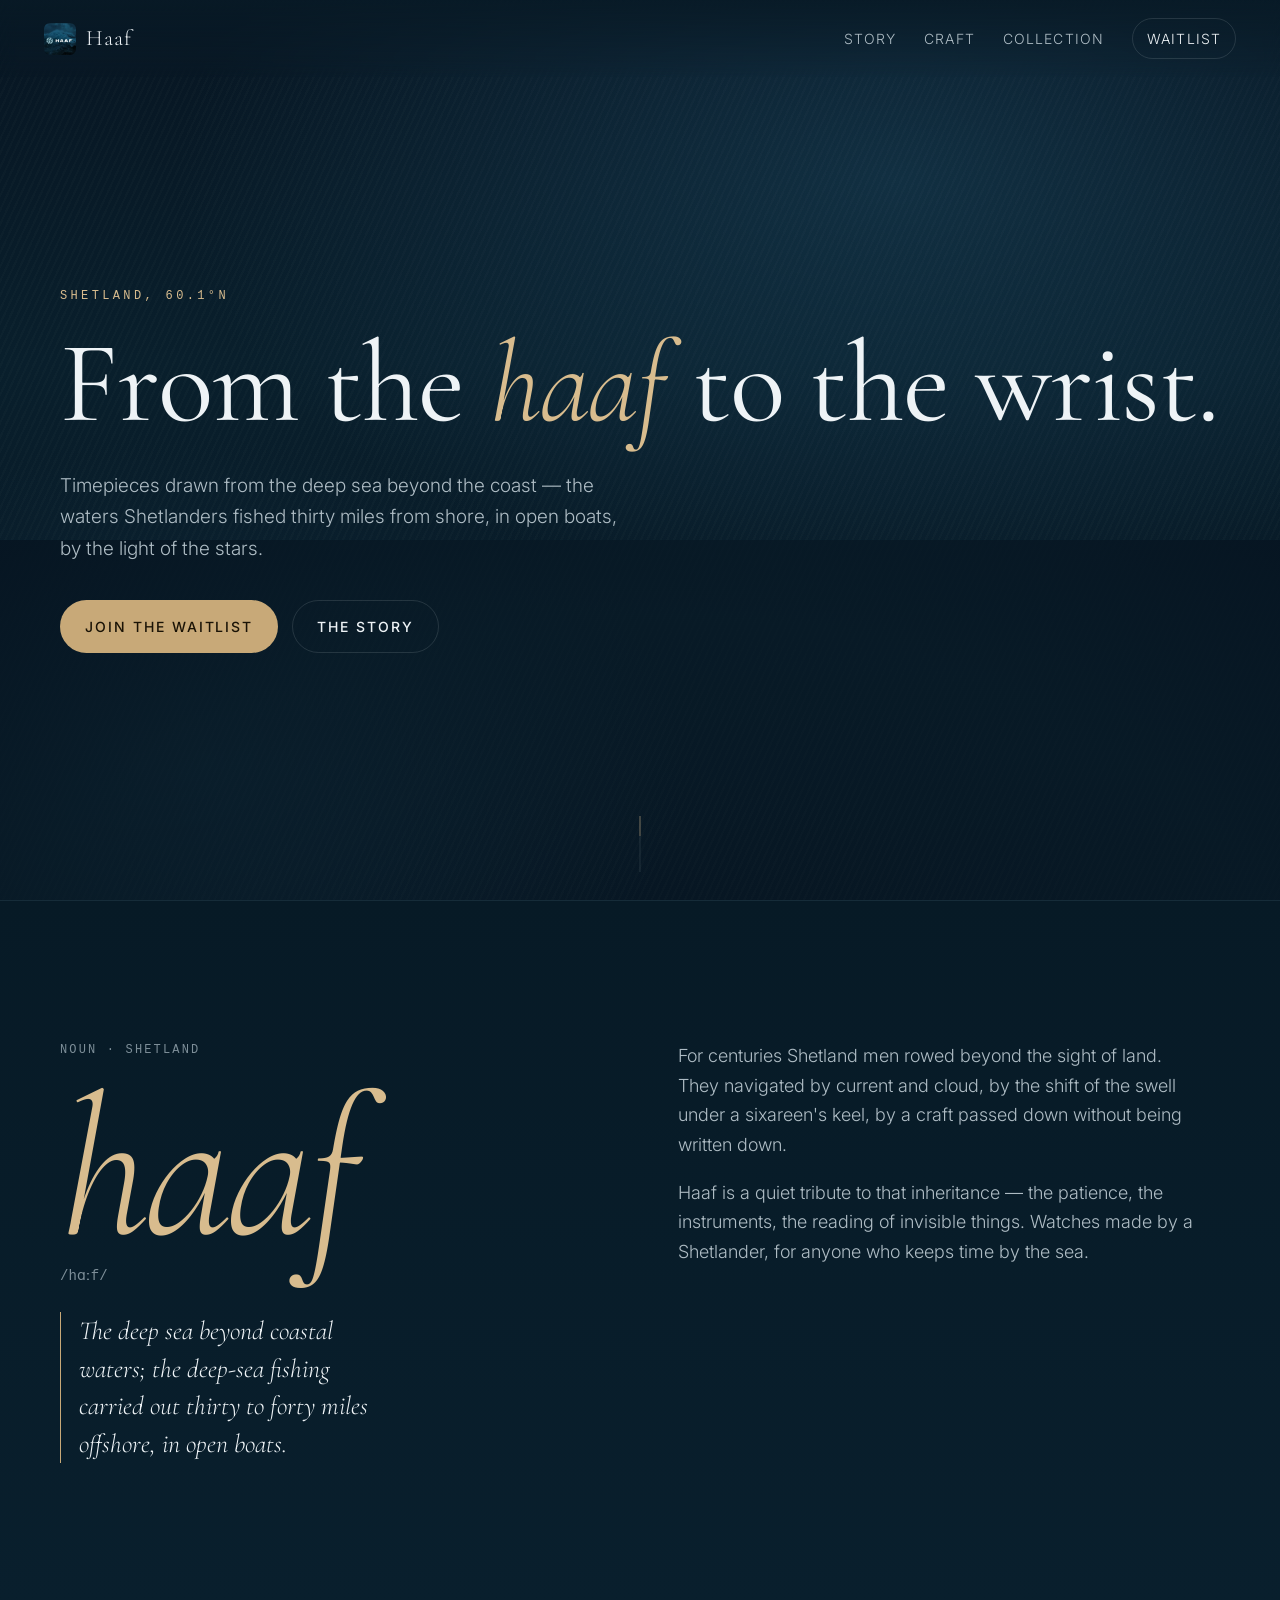
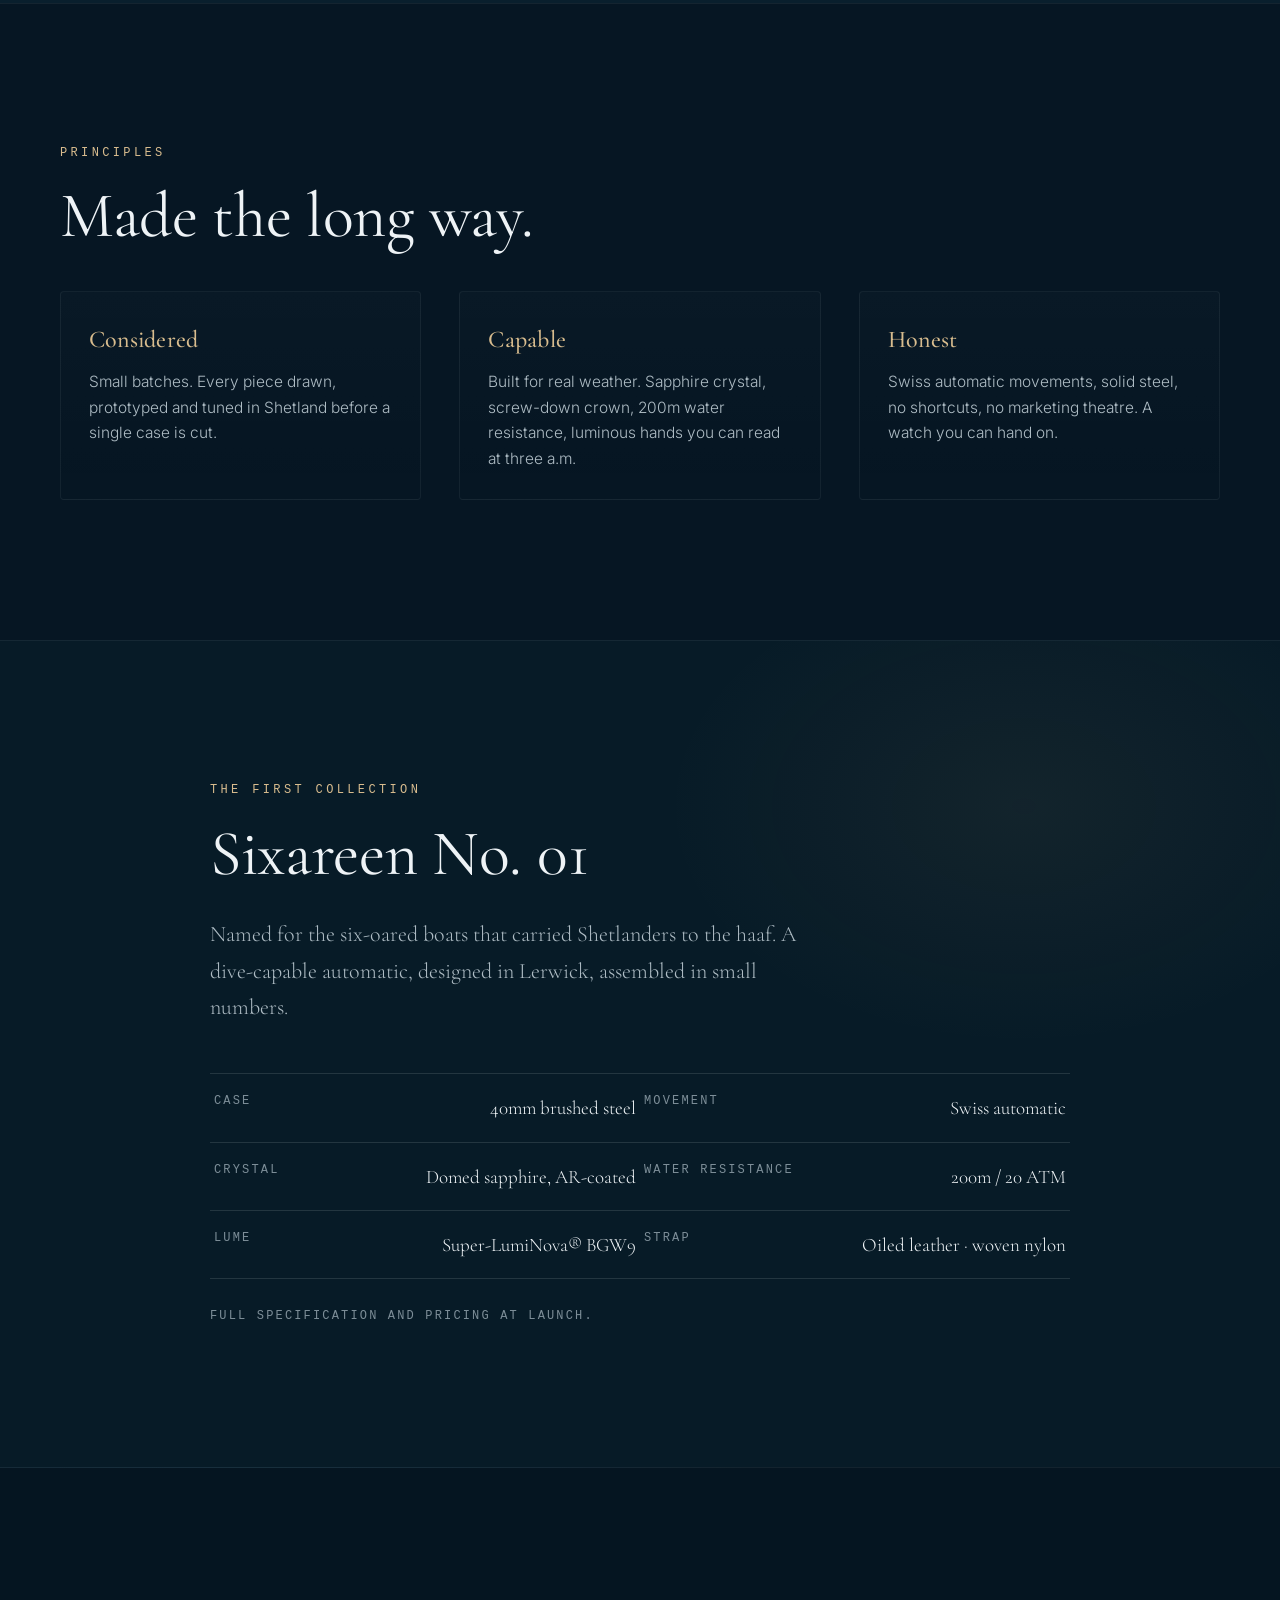
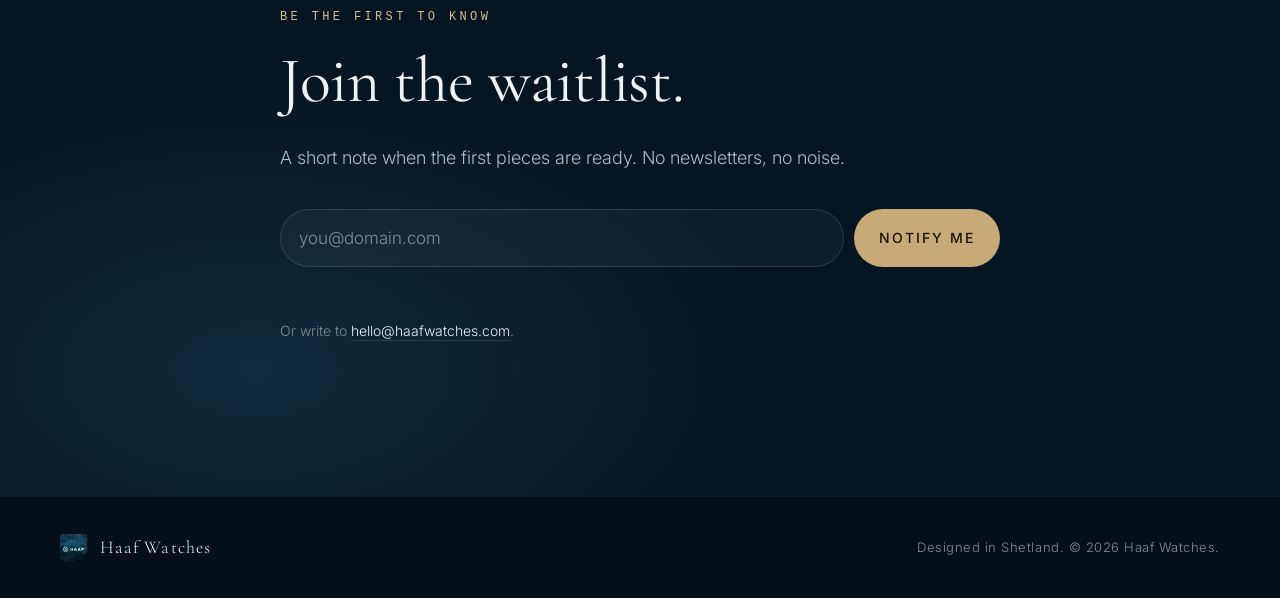
==== index.html @ d23234ca "Initial landing page for Haaf Watches" ====
<!doctype html>
<html lang="en">
<head>
  <meta charset="utf-8" />
  <meta name="viewport" content="width=device-width, initial-scale=1, viewport-fit=cover" />
  <meta name="theme-color" content="#0a1f2d" />
  <title>Haaf Watches — From the deep sea, Shetland</title>
  <meta name="description" content="Haaf Watches. Shetland-born timepieces, drawn from the haaf — the deep sea beyond the coast." />

  <meta property="og:title" content="Haaf Watches" />
  <meta property="og:description" content="Shetland-born timepieces, drawn from the haaf — the deep sea beyond the coast." />
  <meta property="og:type" content="website" />
  <meta property="og:image" content="assets/logo.png" />
  <meta name="twitter:card" content="summary_large_image" />

  <link rel="icon" type="image/png" href="assets/logo.png" />
  <link rel="apple-touch-icon" href="assets/logo.png" />

  <link rel="preconnect" href="https://fonts.googleapis.com" />
  <link rel="preconnect" href="https://fonts.gstatic.com" crossorigin />
  <link href="https://fonts.googleapis.com/css2?family=Cormorant+Garamond:wght@300;400;500;600&family=Inter:wght@300;400;500;600&display=swap" rel="stylesheet" />

  <link rel="stylesheet" href="styles.css" />
</head>
<body>
  <a class="skip" href="#main">Skip to content</a>

  <header class="nav" role="banner">
    <a class="nav__brand" href="#top" aria-label="Haaf Watches — home">
      <img src="assets/logo.png" alt="" width="36" height="36" />
      <span>Haaf</span>
    </a>
    <nav class="nav__links" aria-label="Primary">
      <a href="#story">Story</a>
      <a href="#craft">Craft</a>
      <a href="#collection">Collection</a>
      <a href="#waitlist" class="nav__cta">Waitlist</a>
    </nav>
  </header>

  <main id="main">
    <section id="top" class="hero" aria-labelledby="hero-title">
      <div class="hero__bg" aria-hidden="true">
        <div class="hero__grain"></div>
      </div>
      <div class="hero__inner">
        <p class="eyebrow">Shetland, 60.1°N</p>
        <h1 id="hero-title" class="hero__title">
          <span>From the</span>
          <em>haaf</em>
          <span>to the wrist.</span>
        </h1>
        <p class="hero__sub">
          Timepieces drawn from the deep sea beyond the coast — the waters Shetlanders fished thirty miles from shore, in open boats, by the light of the stars.
        </p>
        <div class="hero__cta">
          <a class="btn btn--primary" href="#waitlist">Join the waitlist</a>
          <a class="btn btn--ghost" href="#story">The story</a>
        </div>
      </div>
      <div class="hero__scroll" aria-hidden="true">
        <span></span>
      </div>
    </section>

    <section id="story" class="section story" aria-labelledby="story-title">
      <div class="section__inner story__grid">
        <div class="story__word">
          <p class="mono">noun · Shetland</p>
          <h2 id="story-title" class="story__title">haaf</h2>
          <p class="story__pron">/hɑːf/</p>
          <p class="story__def">
            The deep sea beyond coastal waters; the deep-sea fishing carried out thirty to forty miles offshore, in open boats.
          </p>
        </div>
        <div class="story__copy">
          <p>
            For centuries Shetland men rowed beyond the sight of land. They navigated by current and cloud, by the shift of the swell under a sixareen's keel, by a craft passed down without being written down.
          </p>
          <p>
            Haaf is a quiet tribute to that inheritance — the patience, the instruments, the reading of invisible things. Watches made by a Shetlander, for anyone who keeps time by the sea.
          </p>
        </div>
      </div>
    </section>

    <section id="craft" class="section craft" aria-labelledby="craft-title">
      <div class="section__inner">
        <p class="eyebrow">Principles</p>
        <h2 id="craft-title" class="section__title">Made the long way.</h2>
        <ul class="pillars">
          <li>
            <h3>Considered</h3>
            <p>Small batches. Every piece drawn, prototyped and tuned in Shetland before a single case is cut.</p>
          </li>
          <li>
            <h3>Capable</h3>
            <p>Built for real weather. Sapphire crystal, screw-down crown, 200m water resistance, luminous hands you can read at three a.m.</p>
          </li>
          <li>
            <h3>Honest</h3>
            <p>Swiss automatic movements, solid steel, no shortcuts, no marketing theatre. A watch you can hand on.</p>
          </li>
        </ul>
      </div>
    </section>

    <section id="collection" class="section collection" aria-labelledby="collection-title">
      <div class="section__inner collection__inner">
        <p class="eyebrow">The first collection</p>
        <h2 id="collection-title" class="section__title">Sixareen No. 01</h2>
        <p class="collection__lede">
          Named for the six-oared boats that carried Shetlanders to the haaf. A dive-capable automatic, designed in Lerwick, assembled in small numbers.
        </p>
        <dl class="specs">
          <div><dt>Case</dt><dd>40mm brushed steel</dd></div>
          <div><dt>Movement</dt><dd>Swiss automatic</dd></div>
          <div><dt>Crystal</dt><dd>Domed sapphire, AR-coated</dd></div>
          <div><dt>Water resistance</dt><dd>200m / 20 ATM</dd></div>
          <div><dt>Lume</dt><dd>Super-LumiNova® BGW9</dd></div>
          <div><dt>Strap</dt><dd>Oiled leather · woven nylon</dd></div>
        </dl>
        <p class="collection__note">Full specification and pricing at launch.</p>
      </div>
    </section>

    <section id="waitlist" class="section waitlist" aria-labelledby="waitlist-title">
      <div class="section__inner waitlist__inner">
        <p class="eyebrow">Be the first to know</p>
        <h2 id="waitlist-title" class="section__title">Join the waitlist.</h2>
        <p class="waitlist__lede">
          A short note when the first pieces are ready. No newsletters, no noise.
        </p>
        <form class="waitlist__form" action="https://formspree.io/f/your-form-id" method="POST" novalidate>
          <label class="sr-only" for="email">Email address</label>
          <input id="email" name="email" type="email" autocomplete="email" required placeholder="you@domain.com" />
          <button type="submit" class="btn btn--primary">Notify me</button>
          <p class="waitlist__msg" role="status" aria-live="polite"></p>
        </form>
        <p class="waitlist__fallback">
          Or write to <a href="mailto:hello@haafwatches.com">hello@haafwatches.com</a>.
        </p>
      </div>
    </section>
  </main>

  <footer class="footer">
    <div class="section__inner footer__inner">
      <div class="footer__brand">
        <img src="assets/logo.png" alt="Haaf" width="32" height="32" />
        <span>Haaf Watches</span>
      </div>
      <p class="footer__meta">Designed in Shetland. © <span id="year"></span> Haaf Watches.</p>
    </div>
  </footer>

  <script>
    document.getElementById('year').textContent = new Date().getFullYear();

    // Progressive enhancement for the waitlist form: only hijack if Formspree URL is set.
    const form = document.querySelector('.waitlist__form');
    const msg = form?.querySelector('.waitlist__msg');
    if (form && !form.action.includes('your-form-id')) {
      form.addEventListener('submit', async (e) => {
        e.preventDefault();
        const data = new FormData(form);
        msg.textContent = 'Sending…';
        try {
          const res = await fetch(form.action, {
            method: 'POST',
            body: data,
            headers: { Accept: 'application/json' },
          });
          if (res.ok) {
            form.reset();
            msg.textContent = 'Thank you — you are on the list.';
          } else {
            msg.textContent = 'Something went wrong. Please email us instead.';
          }
        } catch {
          msg.textContent = 'Network error. Please email us instead.';
        }
      });
    } else if (form) {
      // No backend yet — fall back to mailto so the CTA still works.
      form.addEventListener('submit', (e) => {
        e.preventDefault();
        const email = form.email.value.trim();
        if (!email) return;
        window.location.href =
          'mailto:hello@haafwatches.com?subject=Waitlist&body=' +
          encodeURIComponent('Please add ' + email + ' to the Haaf waitlist.');
      });
    }
  </script>
</body>
</html>
---- styles.css ----
:root {
  --ink: #eef3f6;
  --ink-dim: #aebcc4;
  --ink-mute: #7d8e98;
  --deep: #081a26;
  --deep-2: #0a2332;
  --deep-3: #102c3d;
  --line: rgba(238, 243, 246, 0.12);
  --line-soft: rgba(238, 243, 246, 0.06);
  --brass: #c8a978;
  --brass-soft: #d8bc8e;
  --serif: "Cormorant Garamond", "Iowan Old Style", Georgia, serif;
  --sans: "Inter", ui-sans-serif, system-ui, -apple-system, "Segoe UI", sans-serif;
  --mono: ui-monospace, "SF Mono", Menlo, monospace;
  --maxw: 1160px;
  --pad: clamp(20px, 4vw, 44px);
}

* { box-sizing: border-box; }

html { -webkit-text-size-adjust: 100%; }

body {
  margin: 0;
  background: var(--deep);
  color: var(--ink);
  font-family: var(--sans);
  font-weight: 300;
  font-size: 17px;
  line-height: 1.65;
  -webkit-font-smoothing: antialiased;
  text-rendering: optimizeLegibility;
  overflow-x: hidden;
}

img { max-width: 100%; display: block; }
a { color: inherit; text-decoration: none; }
a:focus-visible, button:focus-visible, input:focus-visible {
  outline: 2px solid var(--brass);
  outline-offset: 3px;
  border-radius: 2px;
}

.sr-only {
  position: absolute; width: 1px; height: 1px; padding: 0; margin: -1px;
  overflow: hidden; clip: rect(0,0,0,0); white-space: nowrap; border: 0;
}
.skip {
  position: absolute; left: -9999px; top: 0;
  background: var(--brass); color: var(--deep); padding: 10px 14px; z-index: 100;
}
.skip:focus { left: 12px; top: 12px; }

/* ---------- Nav ---------- */
.nav {
  position: fixed; top: 0; left: 0; right: 0; z-index: 20;
  display: flex; align-items: center; justify-content: space-between;
  padding: 18px var(--pad);
  background: linear-gradient(to bottom, rgba(8,26,38,0.85), rgba(8,26,38,0));
  backdrop-filter: blur(8px);
  -webkit-backdrop-filter: blur(8px);
}
.nav__brand {
  display: flex; align-items: center; gap: 10px;
  font-family: var(--serif); font-size: 22px; letter-spacing: 0.04em;
}
.nav__brand img { width: 32px; height: 32px; object-fit: cover; border-radius: 6px; }
.nav__links { display: flex; align-items: center; gap: clamp(14px, 3vw, 28px); font-size: 14px; letter-spacing: 0.08em; text-transform: uppercase; }
.nav__links a { color: var(--ink-dim); transition: color .2s ease; }
.nav__links a:hover { color: var(--ink); }
.nav__cta {
  color: var(--ink) !important;
  border: 1px solid var(--line);
  padding: 8px 14px; border-radius: 999px;
  transition: border-color .2s ease, background .2s ease;
}
.nav__cta:hover { border-color: var(--brass); background: rgba(200,169,120,0.08); }
@media (max-width: 640px) {
  .nav__links a:not(.nav__cta) { display: none; }
}

/* ---------- Hero ---------- */
.hero {
  position: relative;
  min-height: 100svh;
  display: flex; align-items: center;
  padding: 120px var(--pad) 80px;
  overflow: hidden;
}
.hero__bg {
  position: absolute; inset: 0;
  background:
    radial-gradient(1200px 700px at 70% 20%, rgba(24, 64, 86, 0.55), transparent 60%),
    radial-gradient(900px 600px at 15% 85%, rgba(13, 39, 55, 0.8), transparent 55%),
    linear-gradient(180deg, #061421 0%, #081e2b 40%, #061421 100%);
}
.hero__bg::before {
  content: "";
  position: absolute; inset: -20%;
  background:
    repeating-linear-gradient(
      115deg,
      rgba(255,255,255,0.015) 0 2px,
      transparent 2px 6px
    );
  mix-blend-mode: screen;
  animation: drift 40s linear infinite;
}
.hero__bg::after {
  content: "";
  position: absolute; left: -10%; right: -10%; bottom: -15%; height: 55%;
  background: radial-gradient(ellipse at 50% 100%, rgba(8,26,38,0.0) 0%, rgba(8,26,38,0.75) 60%, #061421 100%);
  pointer-events: none;
}
.hero__grain {
  position: absolute; inset: 0;
  background-image: url("data:image/svg+xml;utf8,<svg xmlns='http://www.w3.org/2000/svg' width='140' height='140'><filter id='n'><feTurbulence type='fractalNoise' baseFrequency='0.9' numOctaves='2' stitchTiles='stitch'/><feColorMatrix values='0 0 0 0 0.85  0 0 0 0 0.9  0 0 0 0 0.95  0 0 0 0.08 0'/></filter><rect width='100%' height='100%' filter='url(%23n)'/></svg>");
  opacity: 0.5;
  mix-blend-mode: overlay;
  pointer-events: none;
}
@keyframes drift {
  from { transform: translate3d(0,0,0); }
  to   { transform: translate3d(-120px,-60px,0); }
}
@media (prefers-reduced-motion: reduce) {
  .hero__bg::before { animation: none; }
}

.hero__inner {
  position: relative;
  max-width: var(--maxw); width: 100%;
  margin: 0 auto;
}
.eyebrow {
  font-family: var(--mono); font-size: 12px; letter-spacing: 0.28em;
  text-transform: uppercase; color: var(--brass-soft);
  margin: 0 0 18px;
}
.hero__title {
  font-family: var(--serif);
  font-weight: 400;
  font-size: clamp(44px, 9vw, 116px);
  line-height: 1.02;
  letter-spacing: -0.01em;
  margin: 0 0 28px;
  color: var(--ink);
}
.hero__title em {
  font-style: italic;
  color: var(--brass-soft);
  font-weight: 300;
  display: inline-block;
}
.hero__title span { display: inline-block; }
.hero__sub {
  max-width: 560px;
  font-size: clamp(16px, 2vw, 19px);
  color: var(--ink-dim);
  margin: 0 0 36px;
}
.hero__cta { display: flex; flex-wrap: wrap; gap: 14px; }
.hero__scroll {
  position: absolute; bottom: 28px; left: 50%; transform: translateX(-50%);
  width: 1px; height: 56px; background: var(--line);
  overflow: hidden;
}
.hero__scroll span {
  display: block; width: 100%; height: 20px;
  background: var(--brass);
  animation: scrollHint 2.4s ease-in-out infinite;
}
@keyframes scrollHint {
  0%   { transform: translateY(-120%); }
  100% { transform: translateY(420%); }
}
@media (prefers-reduced-motion: reduce) {
  .hero__scroll span { animation: none; }
}

/* ---------- Buttons ---------- */
.btn {
  display: inline-flex; align-items: center; justify-content: center;
  padding: 14px 24px;
  font-family: var(--sans); font-size: 14px; letter-spacing: 0.14em;
  text-transform: uppercase; font-weight: 500;
  border-radius: 999px;
  border: 1px solid transparent;
  cursor: pointer;
  transition: background .2s ease, color .2s ease, border-color .2s ease, transform .2s ease;
}
.btn--primary {
  background: var(--brass); color: #1a1306;
}
.btn--primary:hover { background: var(--brass-soft); transform: translateY(-1px); }
.btn--ghost {
  background: transparent; color: var(--ink); border-color: var(--line);
}
.btn--ghost:hover { border-color: var(--ink-dim); }

/* ---------- Sections ---------- */
.section {
  padding: clamp(72px, 12vw, 140px) var(--pad);
  position: relative;
  border-top: 1px solid var(--line-soft);
}
.section__inner { max-width: var(--maxw); margin: 0 auto; }
.section__title {
  font-family: var(--serif);
  font-weight: 400;
  font-size: clamp(34px, 5.6vw, 64px);
  line-height: 1.08;
  letter-spacing: -0.005em;
  margin: 0 0 28px;
}
.mono {
  font-family: var(--mono); font-size: 12px; letter-spacing: 0.18em;
  text-transform: uppercase; color: var(--ink-mute); margin: 0 0 18px;
}

/* ---------- Story ---------- */
.story { background: linear-gradient(180deg, #071a26, #091f2d); }
.story__grid {
  display: grid;
  grid-template-columns: 1fr 1fr;
  gap: clamp(32px, 6vw, 96px);
  align-items: start;
}
@media (max-width: 820px) {
  .story__grid { grid-template-columns: 1fr; }
}
.story__title {
  font-family: var(--serif);
  font-style: italic;
  font-weight: 300;
  font-size: clamp(88px, 18vw, 200px);
  line-height: 0.9;
  letter-spacing: -0.02em;
  margin: 0;
  color: var(--brass-soft);
}
.story__pron {
  font-family: var(--mono); font-size: 14px; color: var(--ink-mute);
  margin: 6px 0 24px;
}
.story__def {
  font-family: var(--serif);
  font-size: clamp(20px, 2.4vw, 26px);
  line-height: 1.45;
  color: var(--ink);
  font-style: italic;
  max-width: 28ch;
  border-left: 1px solid var(--brass);
  padding-left: 18px;
  margin: 0;
}
.story__copy p {
  color: var(--ink-dim);
  font-size: clamp(16px, 1.6vw, 18px);
  margin: 0 0 18px;
  max-width: 48ch;
}
.story__copy p:last-child { margin-bottom: 0; }

/* ---------- Craft / pillars ---------- */
.craft { background: #061623; }
.pillars {
  list-style: none; padding: 0; margin: 40px 0 0;
  display: grid; grid-template-columns: repeat(3, 1fr);
  gap: clamp(20px, 3vw, 40px);
}
.pillars li {
  padding: 28px;
  border: 1px solid var(--line-soft);
  background: linear-gradient(180deg, rgba(255,255,255,0.015), rgba(255,255,255,0));
  border-radius: 4px;
  transition: border-color .3s ease, transform .3s ease;
}
.pillars li:hover { border-color: var(--line); transform: translateY(-2px); }
.pillars h3 {
  font-family: var(--serif); font-weight: 500;
  font-size: 24px; letter-spacing: 0.01em;
  margin: 0 0 10px;
  color: var(--brass-soft);
}
.pillars p { color: var(--ink-dim); margin: 0; font-size: 15.5px; }
@media (max-width: 820px) {
  .pillars { grid-template-columns: 1fr; }
}

/* ---------- Collection ---------- */
.collection {
  background:
    radial-gradient(600px 400px at 80% 20%, rgba(200,169,120,0.06), transparent 60%),
    #071b27;
}
.collection__inner { max-width: 860px; }
.collection__lede {
  font-family: var(--serif); font-size: clamp(18px, 2.2vw, 22px);
  color: var(--ink-dim); margin: 0 0 48px; max-width: 56ch;
}
.specs {
  display: grid; grid-template-columns: 1fr 1fr;
  gap: 0;
  margin: 0 0 28px;
  border-top: 1px solid var(--line);
}
.specs > div {
  display: flex; justify-content: space-between; gap: 16px;
  padding: 18px 4px;
  border-bottom: 1px solid var(--line);
}
.specs dt {
  font-family: var(--mono); font-size: 12px; letter-spacing: 0.18em;
  text-transform: uppercase; color: var(--ink-mute);
}
.specs dd { margin: 0; font-family: var(--serif); font-size: 19px; color: var(--ink); }
@media (max-width: 640px) {
  .specs { grid-template-columns: 1fr; }
}
.collection__note { font-family: var(--mono); font-size: 12px; letter-spacing: 0.18em; color: var(--ink-mute); text-transform: uppercase; margin: 0; }

/* ---------- Waitlist ---------- */
.waitlist {
  background:
    radial-gradient(900px 500px at 20% 80%, rgba(24,64,86,0.5), transparent 60%),
    #051521;
}
.waitlist__inner { max-width: 720px; }
.waitlist__lede {
  color: var(--ink-dim); font-size: 18px; margin: 0 0 36px; max-width: 52ch;
}
.waitlist__form {
  display: flex; gap: 10px; flex-wrap: wrap;
  align-items: stretch;
}
.waitlist__form input {
  flex: 1 1 260px;
  background: rgba(255,255,255,0.04);
  border: 1px solid var(--line);
  color: var(--ink);
  font: inherit;
  padding: 14px 18px;
  border-radius: 999px;
  min-width: 0;
}
.waitlist__form input::placeholder { color: var(--ink-mute); }
.waitlist__form input:focus { border-color: var(--brass); background: rgba(255,255,255,0.06); }
.waitlist__form button { flex: 0 0 auto; }
.waitlist__msg {
  flex-basis: 100%;
  margin: 6px 4px 0;
  font-size: 14px; color: var(--brass-soft); min-height: 1em;
}
.waitlist__fallback { margin-top: 22px; color: var(--ink-mute); font-size: 14px; }
.waitlist__fallback a { color: var(--ink); border-bottom: 1px solid var(--line); padding-bottom: 1px; }
.waitlist__fallback a:hover { border-color: var(--brass); }

/* ---------- Footer ---------- */
.footer {
  padding: 36px var(--pad);
  border-top: 1px solid var(--line-soft);
  background: #040f19;
}
.footer__inner {
  display: flex; justify-content: space-between; align-items: center;
  flex-wrap: wrap; gap: 16px;
}
.footer__brand { display: flex; align-items: center; gap: 12px; font-family: var(--serif); font-size: 18px; letter-spacing: 0.06em; }
.footer__brand img { width: 28px; height: 28px; border-radius: 4px; }
.footer__meta { font-size: 13px; color: var(--ink-mute); margin: 0; letter-spacing: 0.04em; }
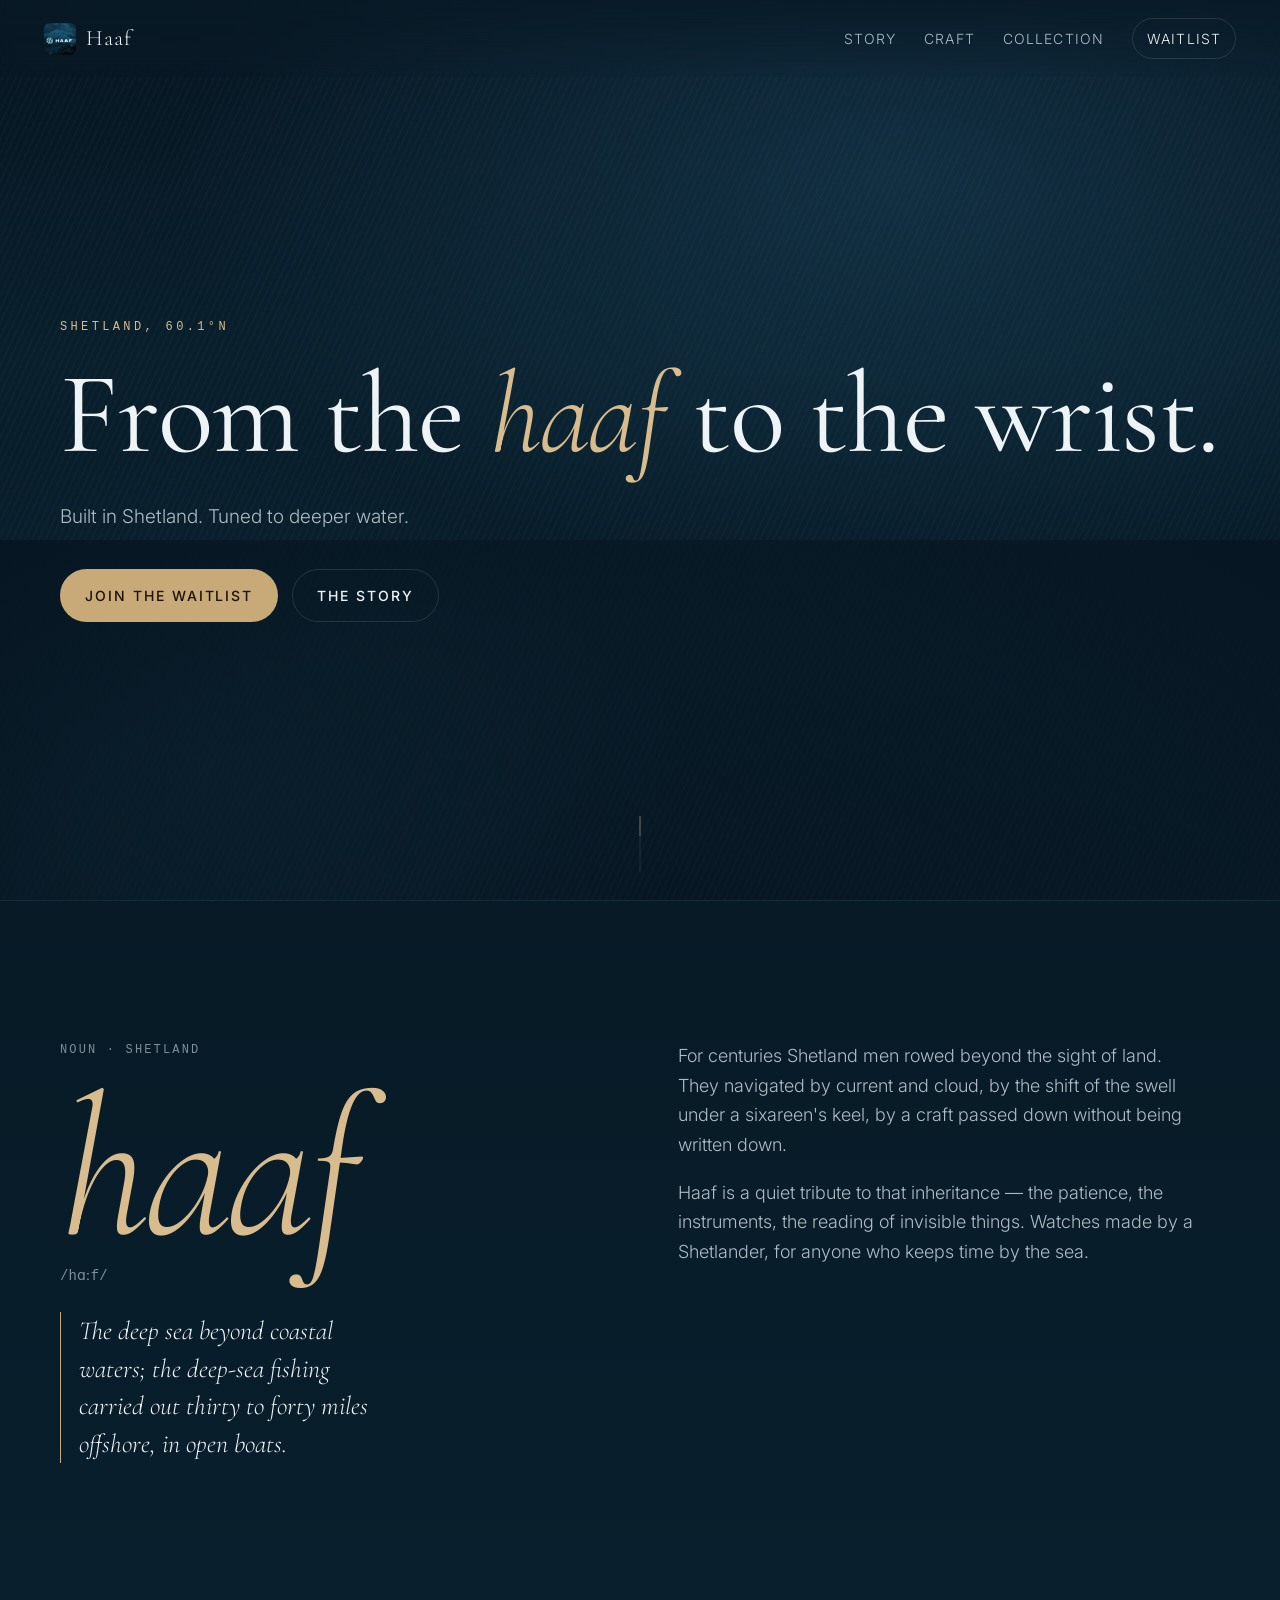
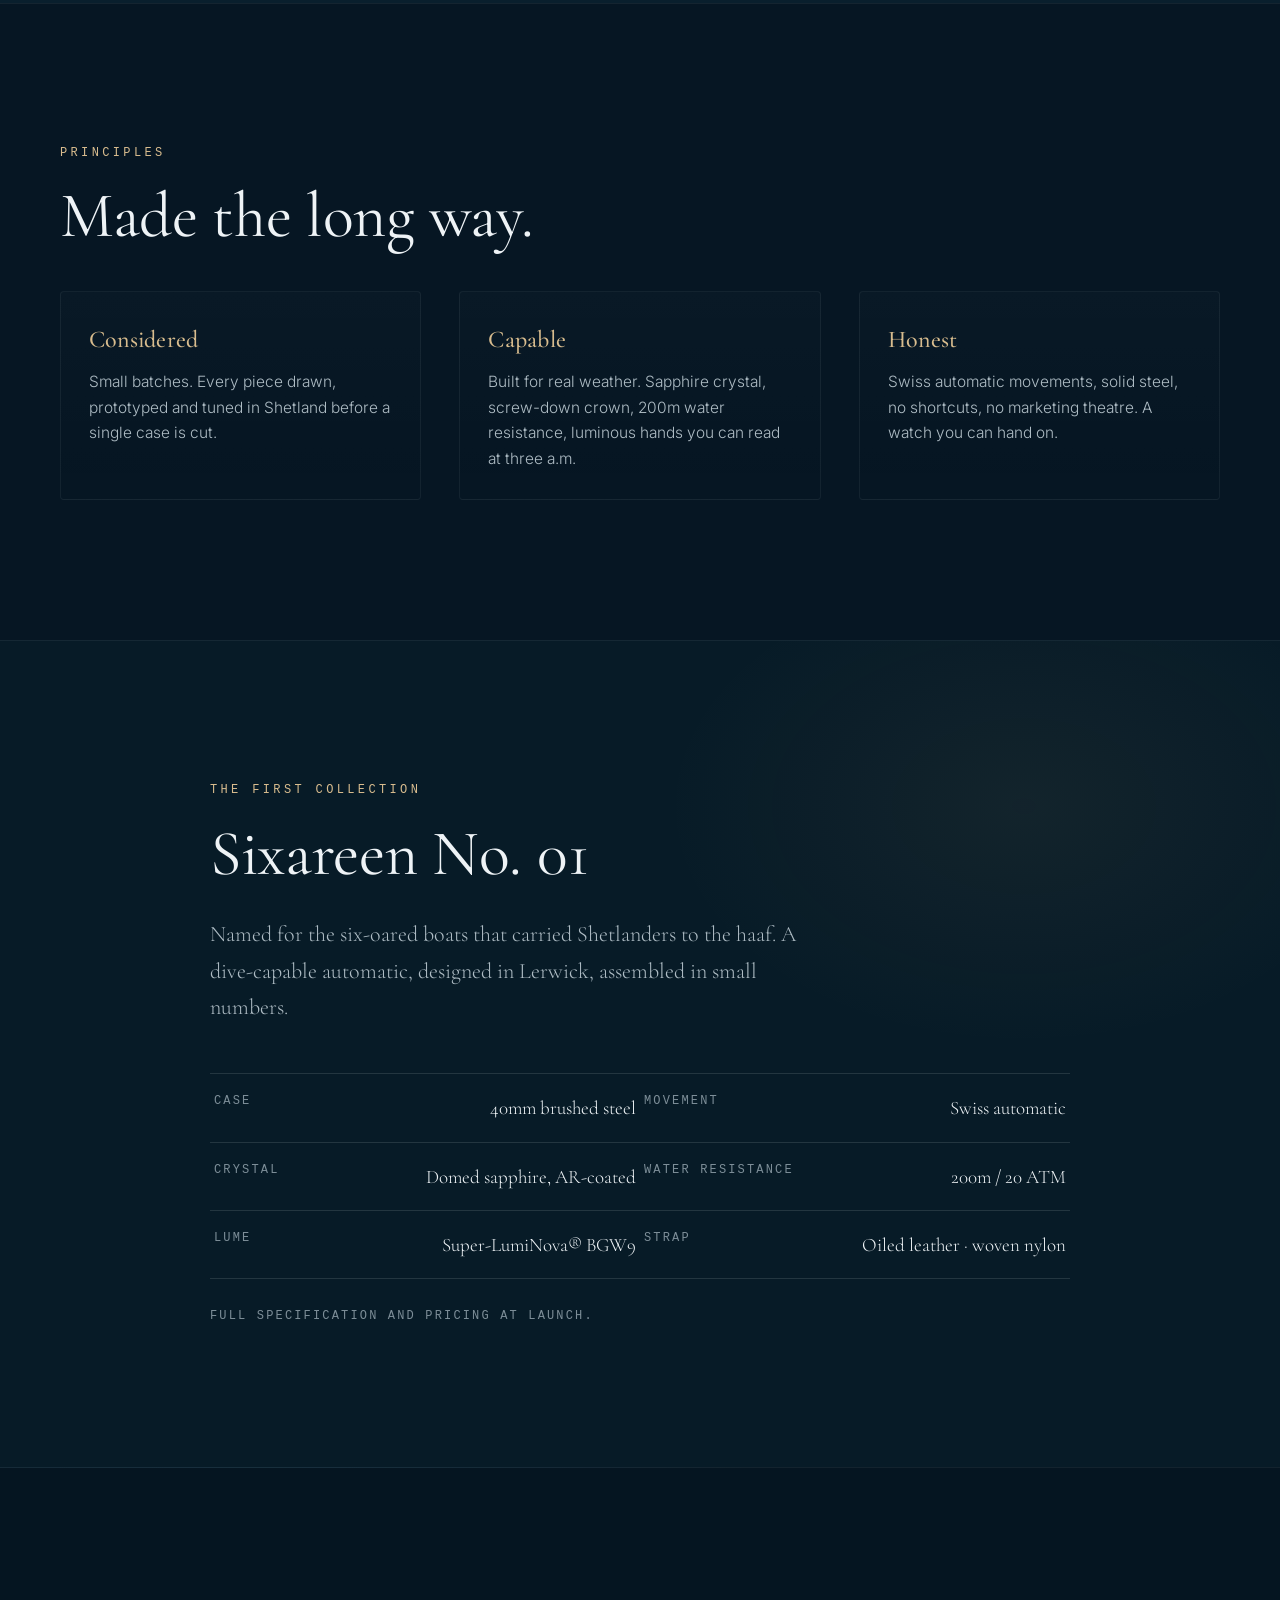
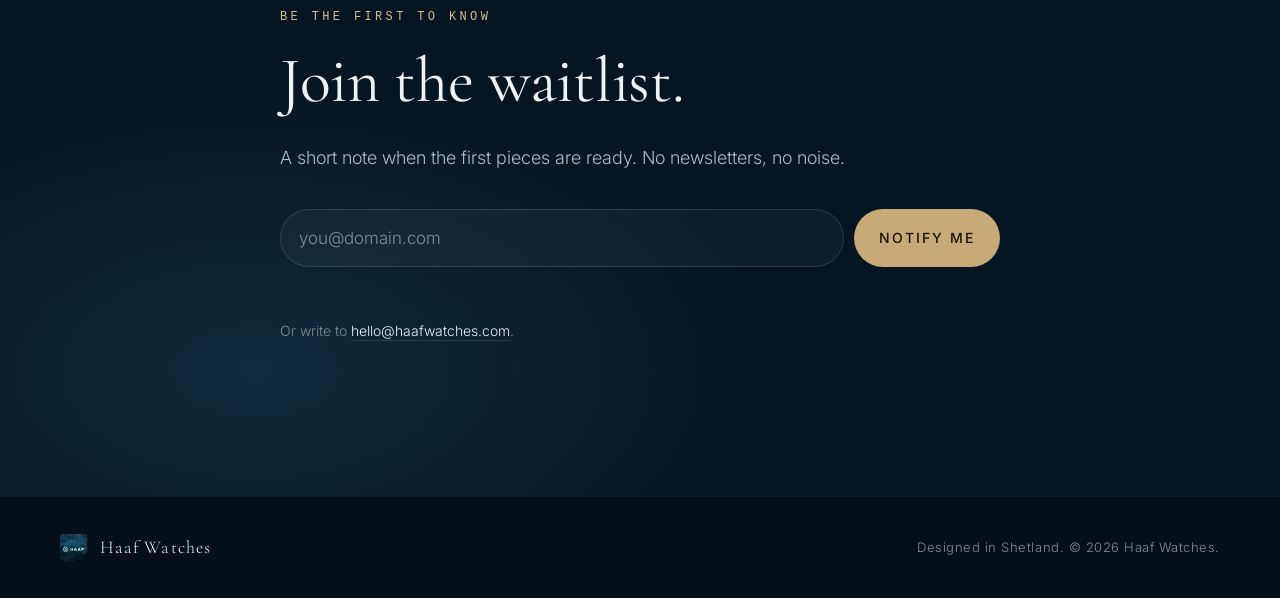
==== commit 1ca37877: "Tighten hero subtitle Replace the literal 'thirty miles from shore / light of the stars' line with a" ====
--- a/index.html
+++ b/index.html
@@ -51,7 +51,7 @@
           <span>to the wrist.</span>
         </h1>
         <p class="hero__sub">
-          Timepieces drawn from the deep sea beyond the coast — the waters Shetlanders fished thirty miles from shore, in open boats, by the light of the stars.
+          Built in Shetland. Tuned to deeper water.
         </p>
         <div class="hero__cta">
           <a class="btn btn--primary" href="#waitlist">Join the waitlist</a>
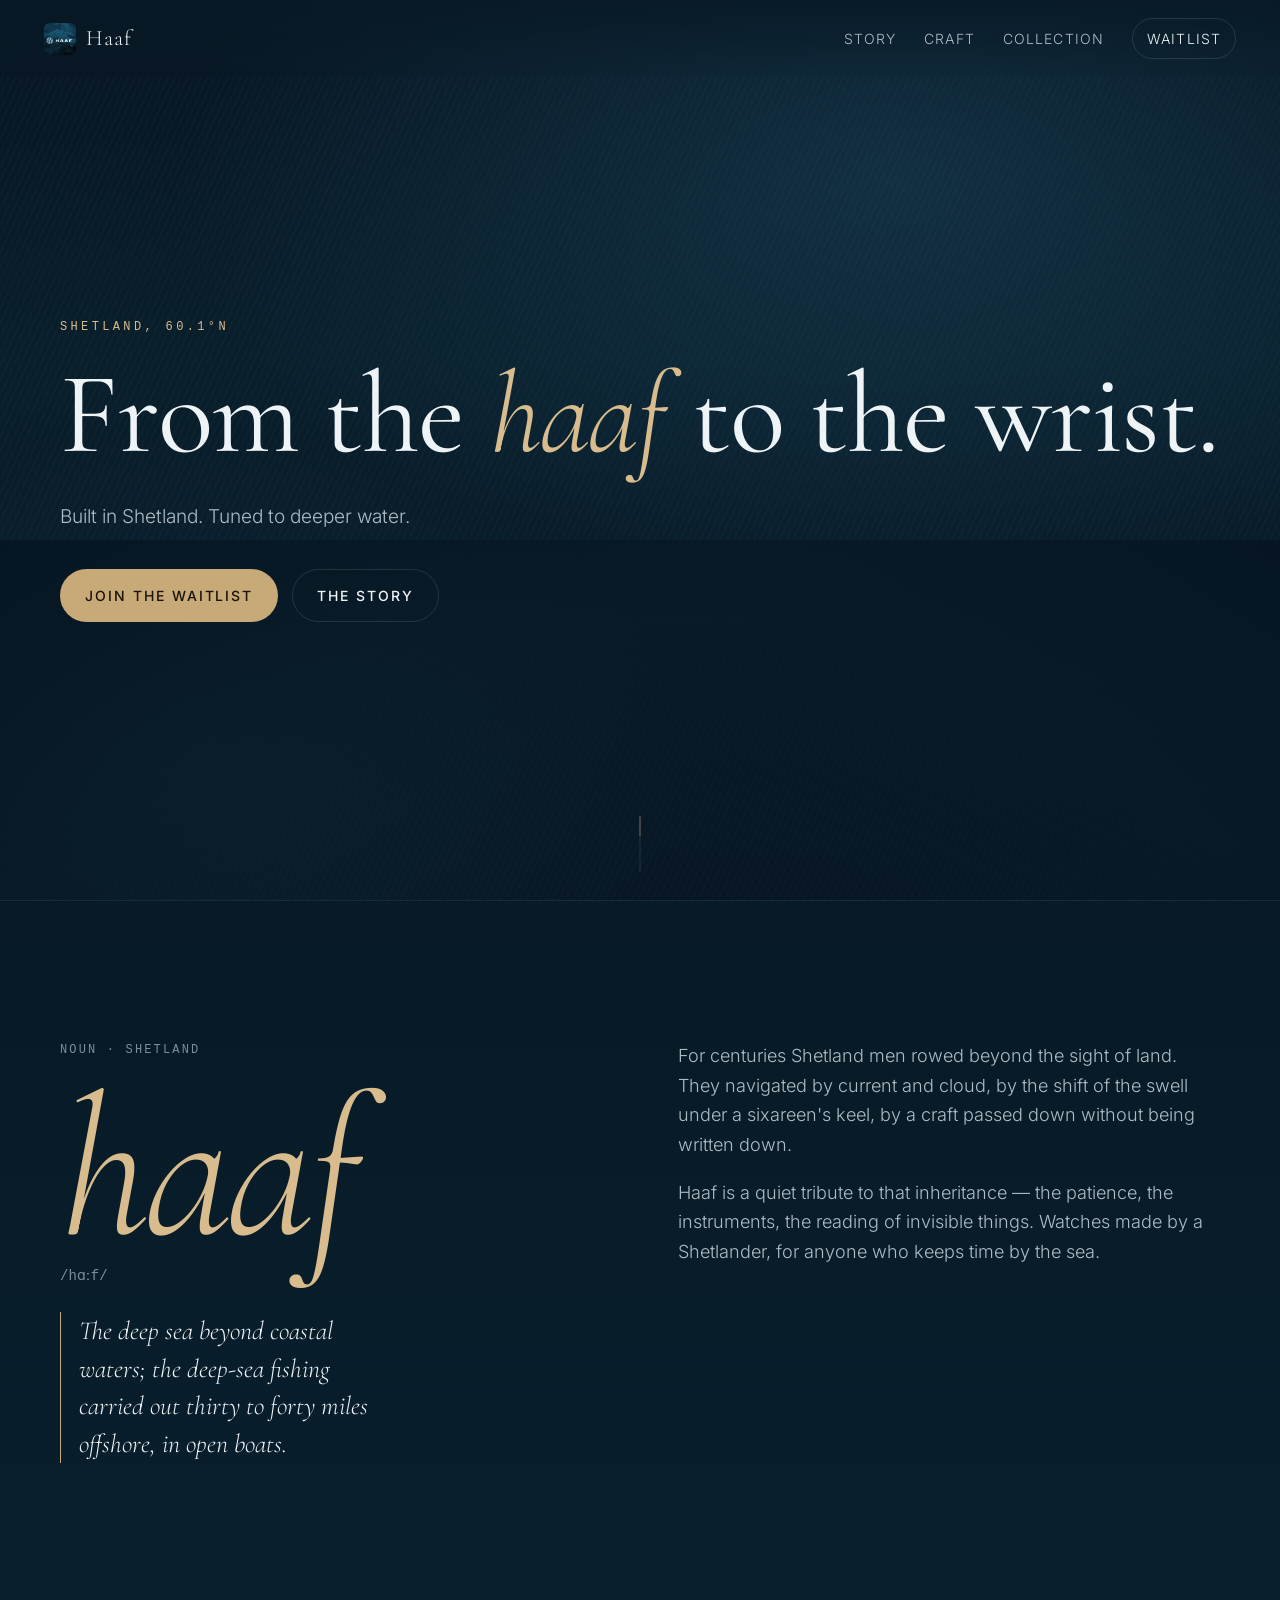
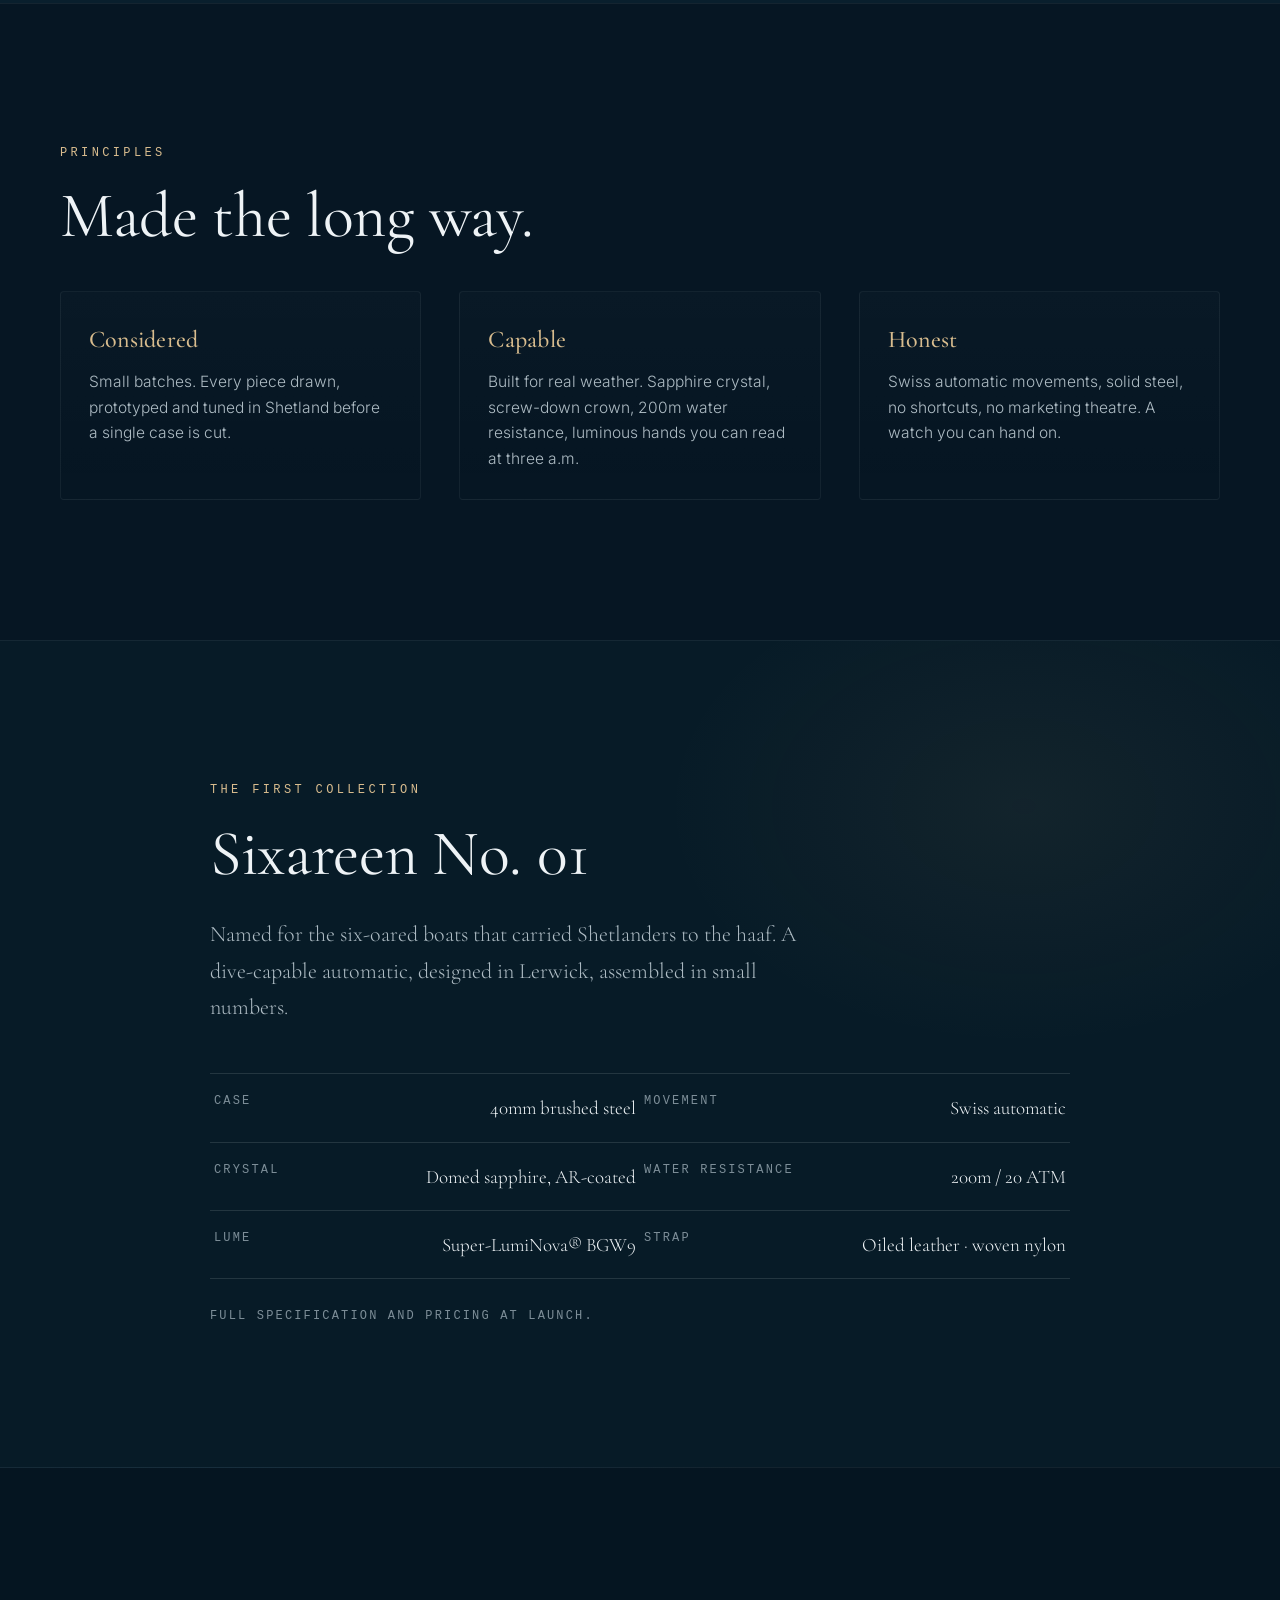
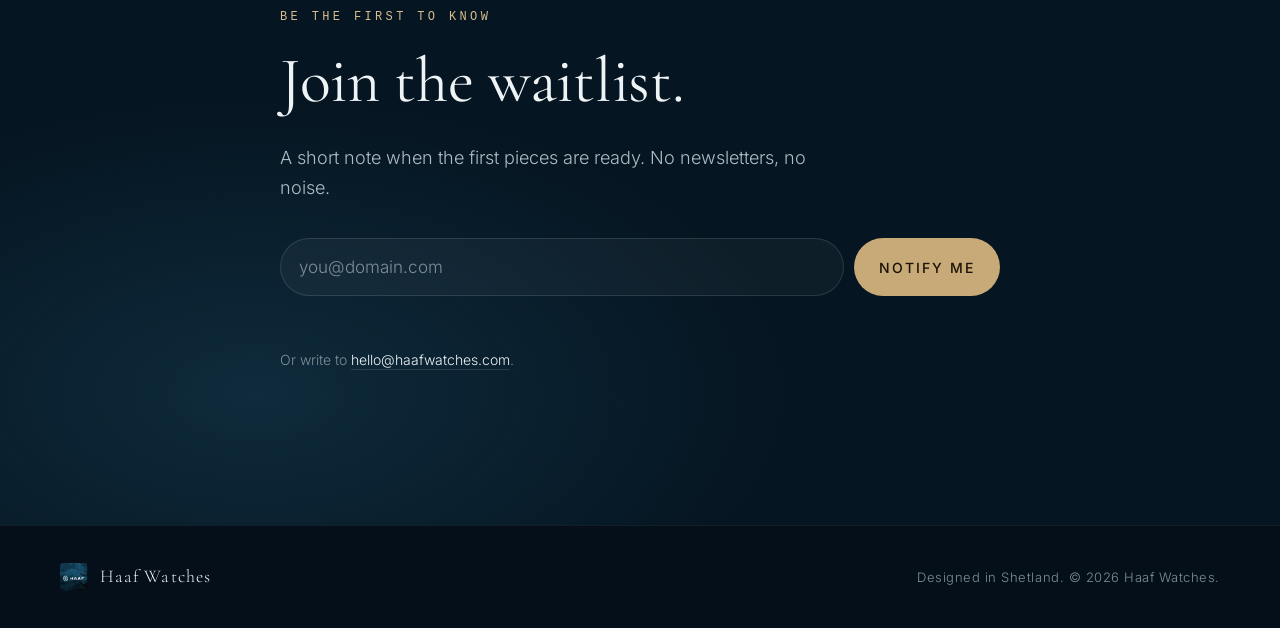
==== commit e4945fed: "Self-host fonts and shrink logo for faster first paint - Replace Google Fonts <link> with self-hoste" ====
--- a/index.html
+++ b/index.html
@@ -16,9 +16,8 @@
   <link rel="icon" type="image/png" href="assets/logo.png" />
   <link rel="apple-touch-icon" href="assets/logo.png" />
 
-  <link rel="preconnect" href="https://fonts.googleapis.com" />
-  <link rel="preconnect" href="https://fonts.gstatic.com" crossorigin />
-  <link href="https://fonts.googleapis.com/css2?family=Cormorant+Garamond:wght@300;400;500;600&family=Inter:wght@300;400;500;600&display=swap" rel="stylesheet" />
+  <link rel="preload" href="assets/fonts/cormorant-garamond-var.woff2" as="font" type="font/woff2" crossorigin />
+  <link rel="preload" href="assets/fonts/inter-var.woff2" as="font" type="font/woff2" crossorigin />
 
   <link rel="stylesheet" href="styles.css" />
 </head>
--- a/styles.css
+++ b/styles.css
@@ -1,3 +1,27 @@
+@font-face {
+  font-family: 'Cormorant Garamond';
+  font-style: normal;
+  font-weight: 300 500;
+  font-display: swap;
+  src: url('assets/fonts/cormorant-garamond-var.woff2') format('woff2-variations'),
+       url('assets/fonts/cormorant-garamond-var.woff2') format('woff2');
+}
+@font-face {
+  font-family: 'Cormorant Garamond';
+  font-style: italic;
+  font-weight: 300;
+  font-display: swap;
+  src: url('assets/fonts/cormorant-garamond-300-italic.woff2') format('woff2');
+}
+@font-face {
+  font-family: 'Inter';
+  font-style: normal;
+  font-weight: 300 500;
+  font-display: swap;
+  src: url('assets/fonts/inter-var.woff2') format('woff2-variations'),
+       url('assets/fonts/inter-var.woff2') format('woff2');
+}
+
 :root {
   --ink: #eef3f6;
   --ink-dim: #aebcc4;
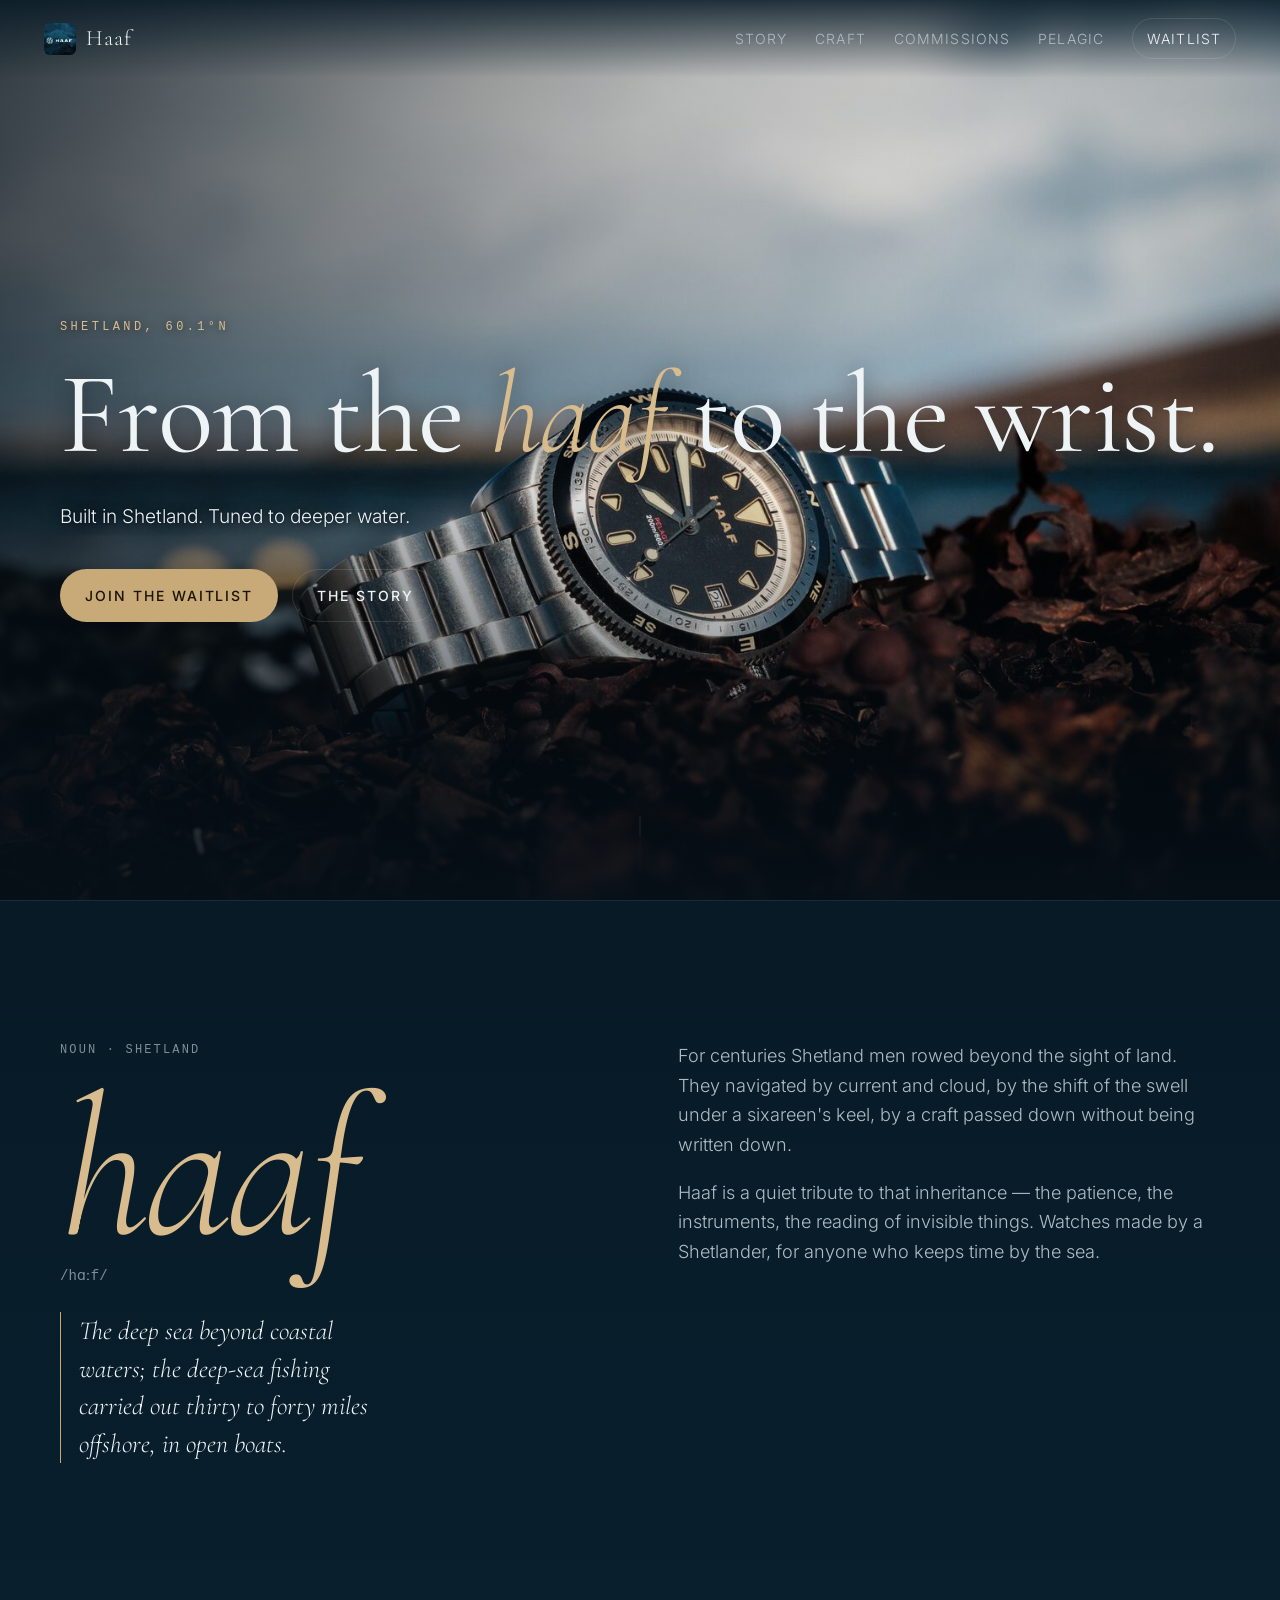
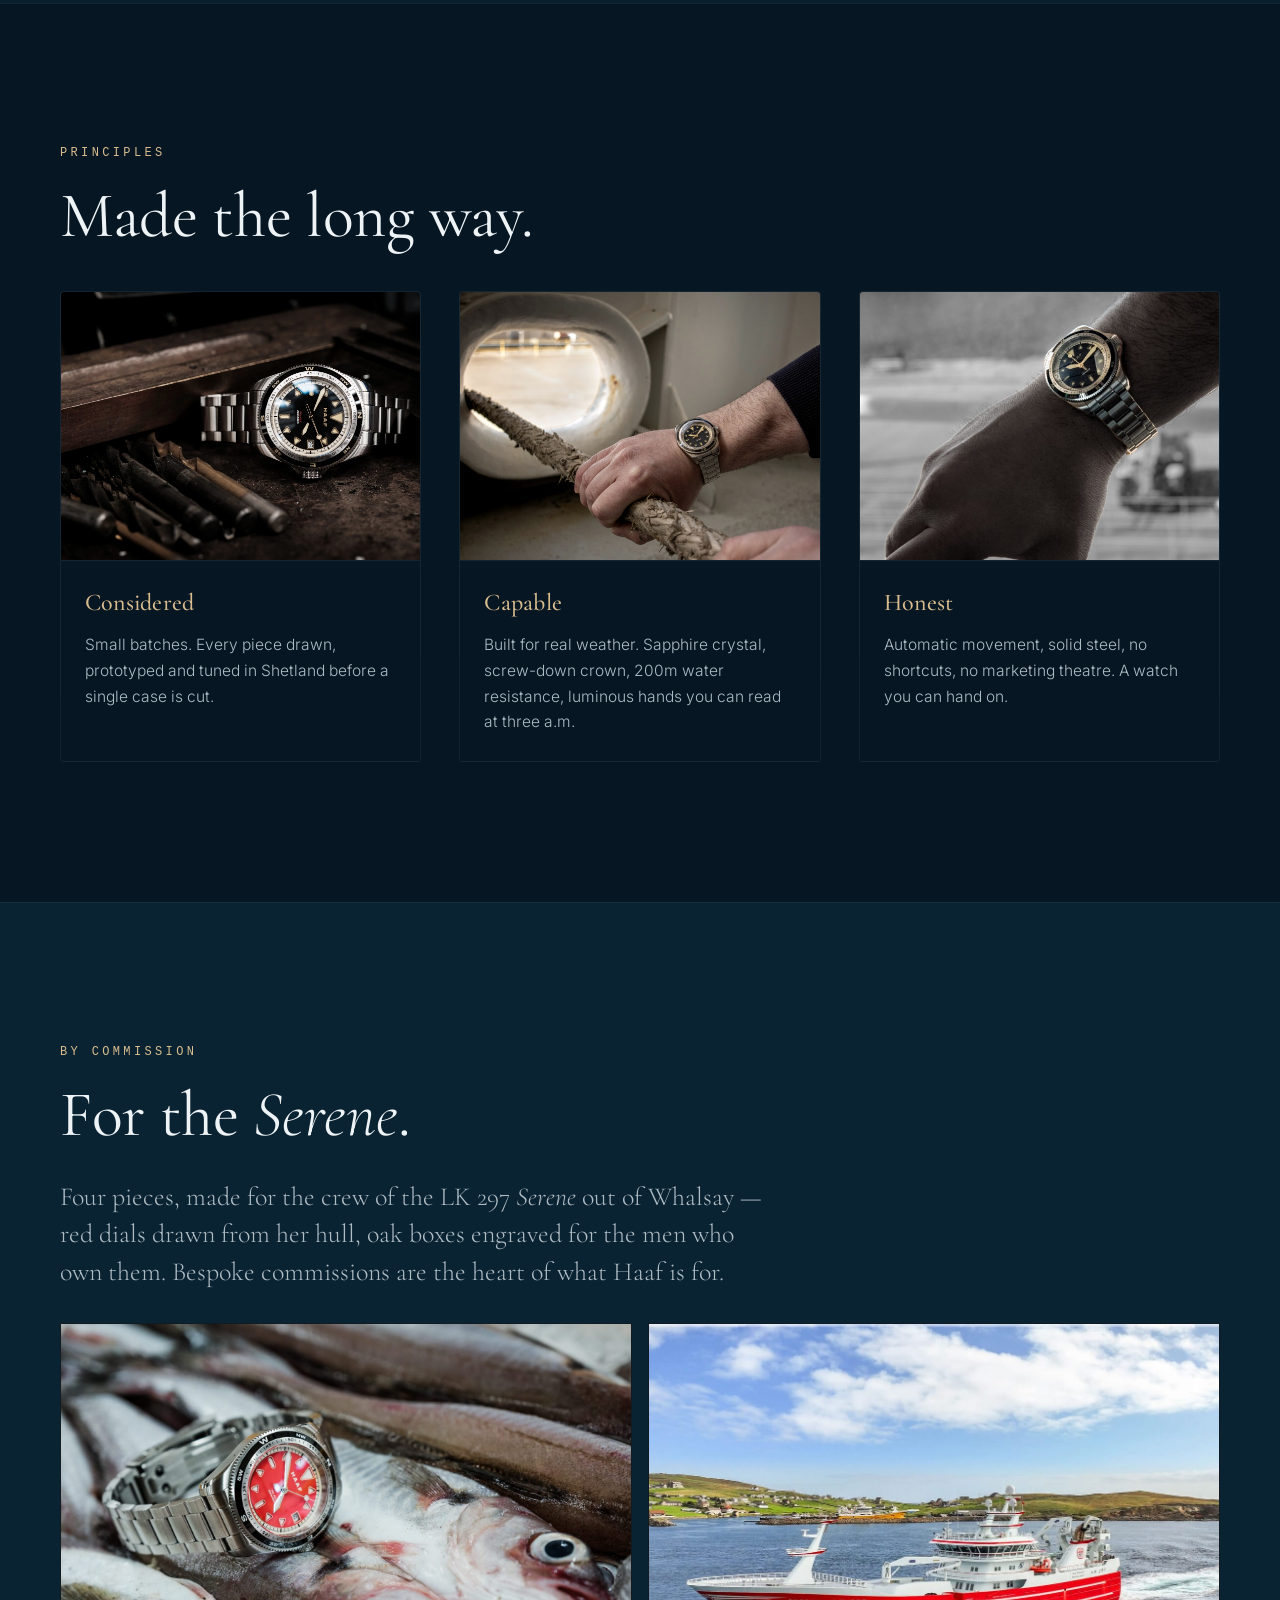
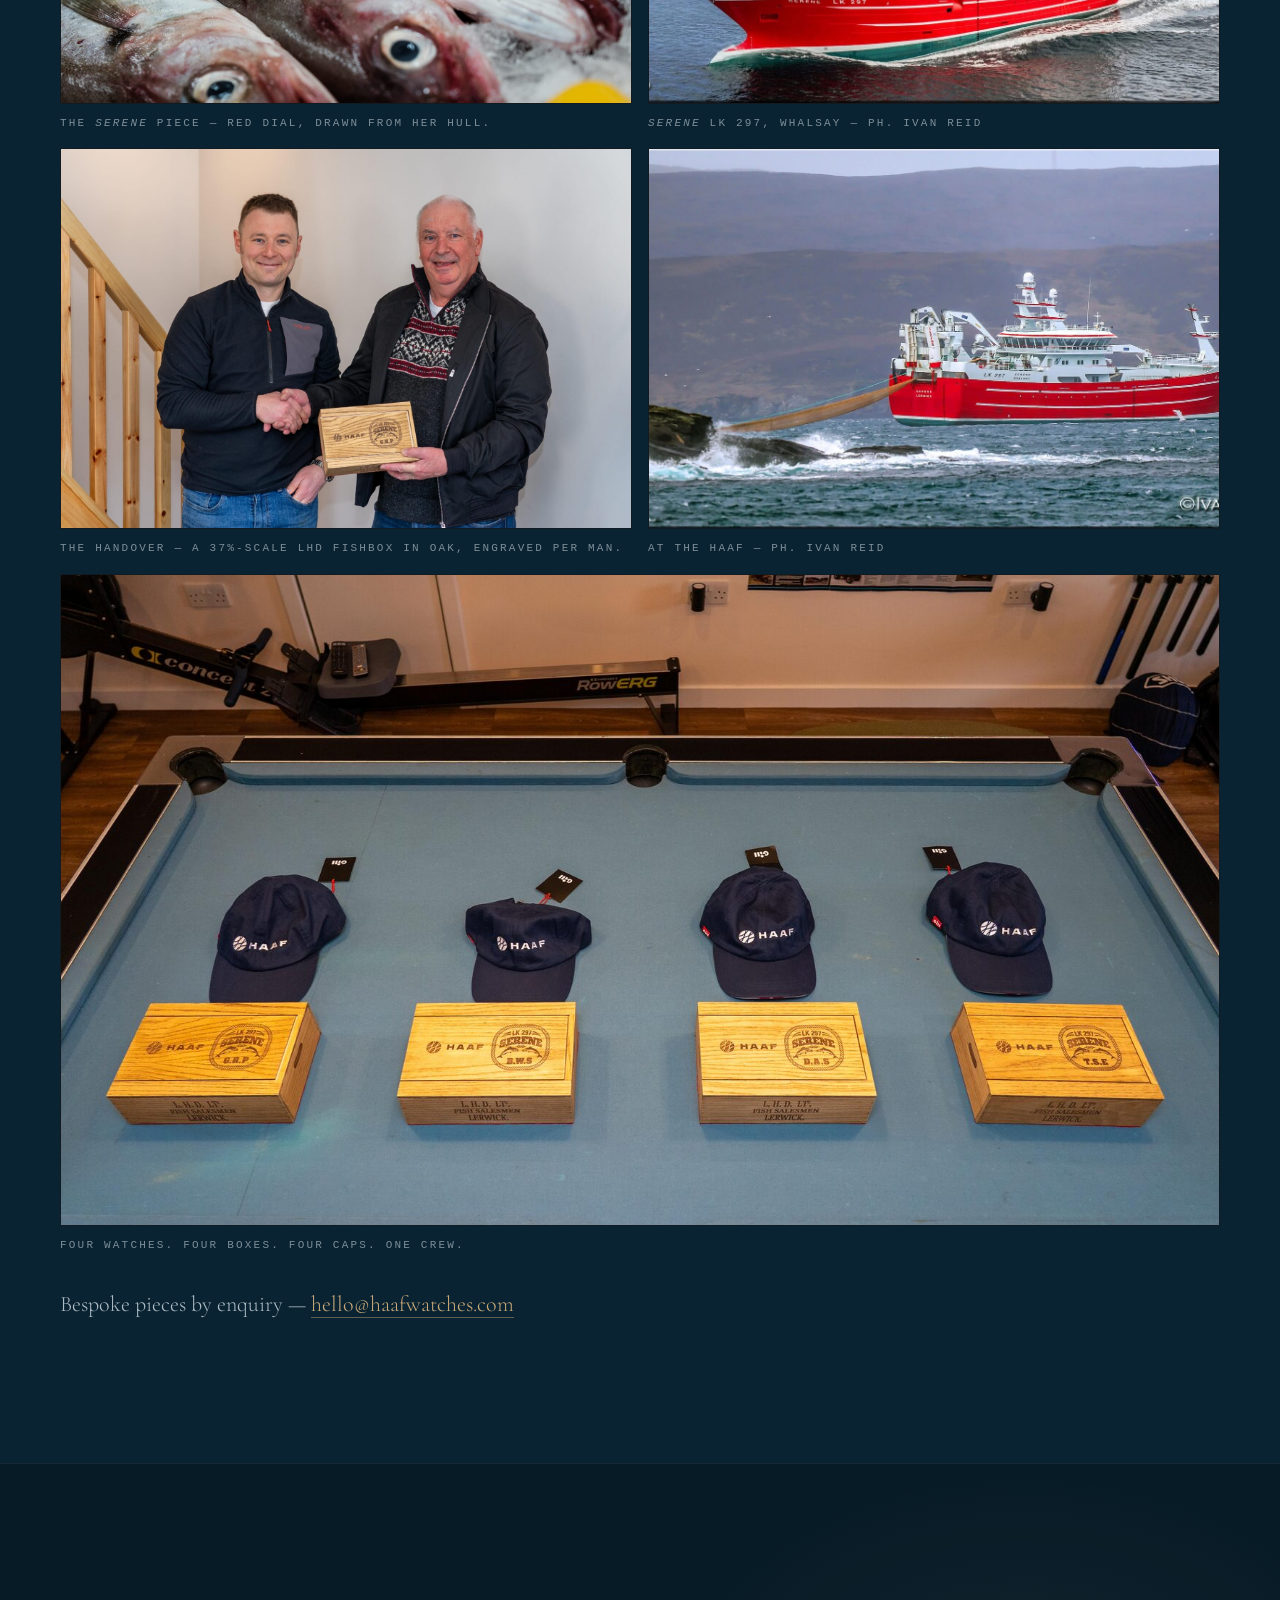
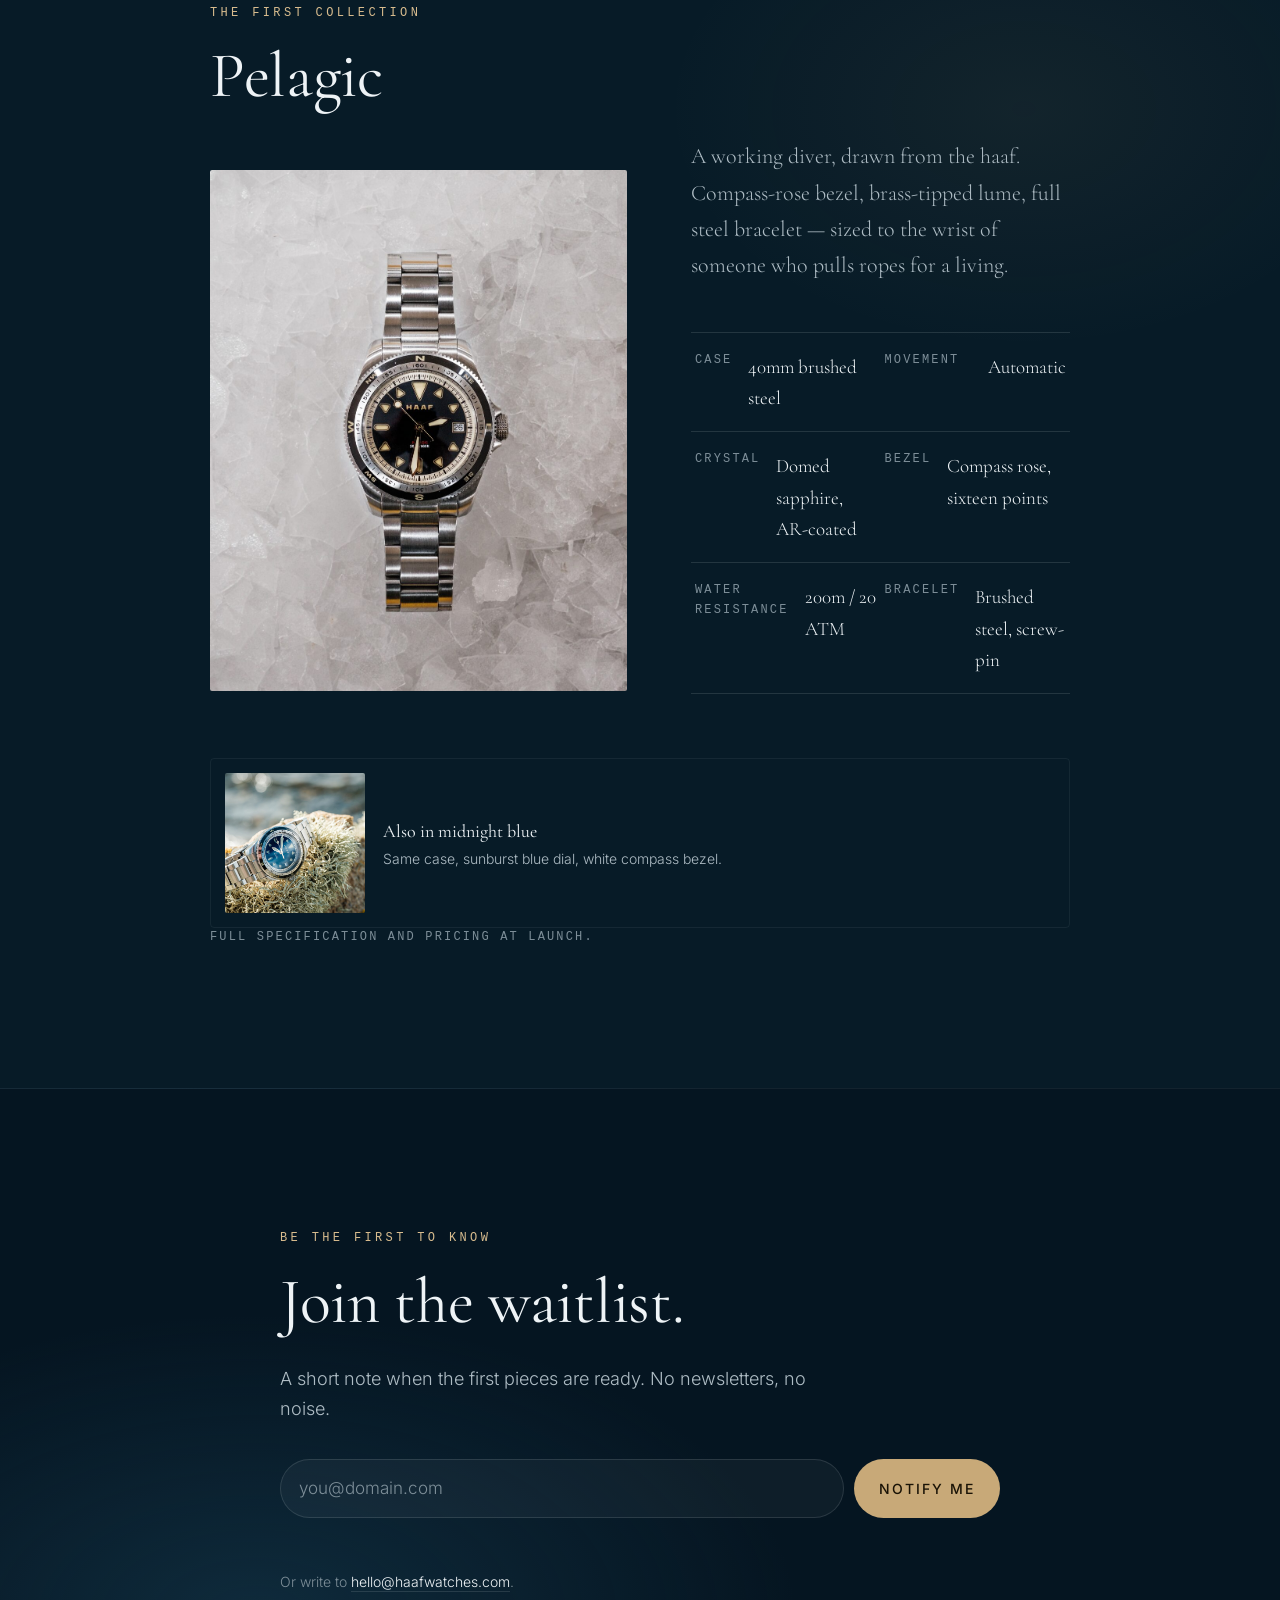
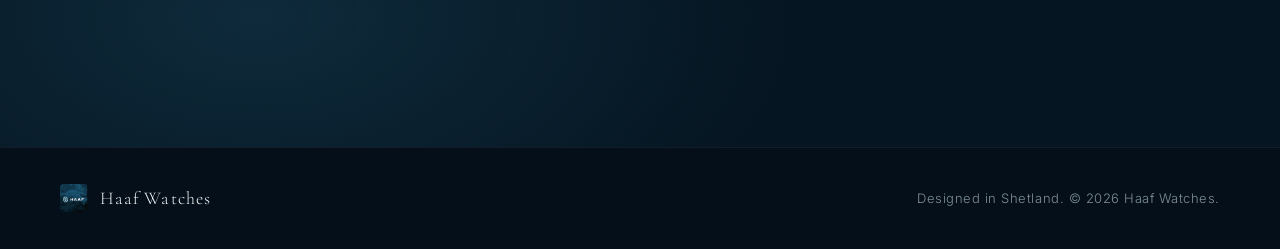
==== commit 3a6934b4: "Promote A as canonical; drop A/B; italicise Serene Paul picked A. Replaces the old index.html with t" ====
--- a/index.html
+++ b/index.html
@@ -10,12 +10,13 @@
   <meta property="og:title" content="Haaf Watches" />
   <meta property="og:description" content="Shetland-born timepieces, drawn from the haaf — the deep sea beyond the coast." />
   <meta property="og:type" content="website" />
-  <meta property="og:image" content="assets/logo.png" />
+  <meta property="og:image" content="assets/photos/black-seaweed.jpg" />
   <meta name="twitter:card" content="summary_large_image" />
 
   <link rel="icon" type="image/png" href="assets/logo.png" />
   <link rel="apple-touch-icon" href="assets/logo.png" />
 
+  <link rel="preload" href="assets/photos/black-seaweed.jpg" as="image" fetchpriority="high" />
   <link rel="preload" href="assets/fonts/cormorant-garamond-var.woff2" as="font" type="font/woff2" crossorigin />
   <link rel="preload" href="assets/fonts/inter-var.woff2" as="font" type="font/woff2" crossorigin />
 
@@ -32,16 +33,16 @@
     <nav class="nav__links" aria-label="Primary">
       <a href="#story">Story</a>
       <a href="#craft">Craft</a>
-      <a href="#collection">Collection</a>
+      <a href="#commission">Commissions</a>
+      <a href="#collection">Pelagic</a>
       <a href="#waitlist" class="nav__cta">Waitlist</a>
     </nav>
   </header>
 
   <main id="main">
-    <section id="top" class="hero" aria-labelledby="hero-title">
-      <div class="hero__bg" aria-hidden="true">
-        <div class="hero__grain"></div>
-      </div>
+    <section id="top" class="hero hero--photo" aria-labelledby="hero-title">
+      <img class="hero__photo" src="assets/photos/black-seaweed.jpg" alt="" width="1600" height="1067" fetchpriority="high" decoding="async" />
+      <div class="hero__veil" aria-hidden="true"></div>
       <div class="hero__inner">
         <p class="eyebrow">Shetland, 60.1°N</p>
         <h1 id="hero-title" class="hero__title">
@@ -87,38 +88,94 @@
       <div class="section__inner">
         <p class="eyebrow">Principles</p>
         <h2 id="craft-title" class="section__title">Made the long way.</h2>
-        <ul class="pillars">
+        <ul class="pillars pillars--imaged">
           <li>
-            <h3>Considered</h3>
-            <p>Small batches. Every piece drawn, prototyped and tuned in Shetland before a single case is cut.</p>
+            <img class="pillar__photo" src="assets/photos/black-workshop.jpg" alt="" loading="lazy" decoding="async" width="1600" height="1067" />
+            <div class="pillar__body">
+              <h3>Considered</h3>
+              <p>Small batches. Every piece drawn, prototyped and tuned in Shetland before a single case is cut.</p>
+            </div>
           </li>
           <li>
-            <h3>Capable</h3>
-            <p>Built for real weather. Sapphire crystal, screw-down crown, 200m water resistance, luminous hands you can read at three a.m.</p>
+            <img class="pillar__photo" src="assets/photos/black-wrist-hawse.jpg" alt="" loading="lazy" decoding="async" width="1600" height="1067" />
+            <div class="pillar__body">
+              <h3>Capable</h3>
+              <p>Built for real weather. Sapphire crystal, screw-down crown, 200m water resistance, luminous hands you can read at three a.m.</p>
+            </div>
           </li>
           <li>
-            <h3>Honest</h3>
-            <p>Swiss automatic movements, solid steel, no shortcuts, no marketing theatre. A watch you can hand on.</p>
+            <img class="pillar__photo" src="assets/photos/wrist-helm-bw.jpg" alt="" loading="lazy" decoding="async" width="1122" height="1600" />
+            <div class="pillar__body">
+              <h3>Honest</h3>
+              <p>Automatic movement, solid steel, no shortcuts, no marketing theatre. A watch you can hand on.</p>
+            </div>
           </li>
         </ul>
+      </div>
+    </section>
+
+    <section id="commission" class="section commission" aria-labelledby="commission-title">
+      <div class="section__inner commission__inner">
+        <p class="eyebrow">By commission</p>
+        <h2 id="commission-title" class="section__title">For the <em>Serene</em>.</h2>
+        <p class="commission__lede">
+          Four pieces, made for the crew of the LK 297 <em>Serene</em> out of Whalsay — red dials drawn from her hull, oak boxes engraved for the men who own them. Bespoke commissions are the heart of what Haaf is for.
+        </p>
+        <div class="commission__grid">
+          <figure>
+            <img src="assets/photos/serene-watch-fish.jpg" alt="The Serene commission — a red-dial Haaf on the day's catch." loading="lazy" decoding="async" width="1600" height="1066" />
+            <figcaption>The <em>Serene</em> piece — red dial, drawn from her hull.</figcaption>
+          </figure>
+          <figure>
+            <img src="assets/photos/serene-boat-coast.jpg" alt="Serene LK 297 entering Shetland waters." loading="lazy" decoding="async" width="1600" height="777" />
+            <figcaption><em>Serene</em> LK 297, Whalsay <span class="commission__credit">— ph. Ivan Reid</span></figcaption>
+          </figure>
+          <figure>
+            <img src="assets/photos/serene-handover.jpg" alt="An engraved oak Haaf box being handed over to a member of the Serene crew." loading="lazy" decoding="async" width="1600" height="1066" />
+            <figcaption>The handover — a 37%-scale LHD fishbox in oak, engraved per man.</figcaption>
+          </figure>
+          <figure>
+            <img src="assets/photos/serene-boat-trawl.jpg" alt="Serene LK 297 working the haaf off the Shetland coast." loading="lazy" decoding="async" width="1600" height="815" />
+            <figcaption>At the haaf <span class="commission__credit">— ph. Ivan Reid</span></figcaption>
+          </figure>
+        </div>
+        <figure class="commission__band">
+          <img src="assets/photos/serene-crew-set.jpg" alt="Four engraved oak Haaf boxes paired with four navy Haaf caps, laid out for the Serene crew." loading="lazy" decoding="async" width="1600" height="1067" />
+          <figcaption>Four watches. Four boxes. Four caps. One crew.</figcaption>
+        </figure>
+        <p class="commission__cta">
+          Bespoke pieces by enquiry — <a href="mailto:hello@haafwatches.com?subject=Commission%20enquiry">hello@haafwatches.com</a>
+        </p>
       </div>
     </section>
 
     <section id="collection" class="section collection" aria-labelledby="collection-title">
       <div class="section__inner collection__inner">
         <p class="eyebrow">The first collection</p>
-        <h2 id="collection-title" class="section__title">Sixareen No. 01</h2>
-        <p class="collection__lede">
-          Named for the six-oared boats that carried Shetlanders to the haaf. A dive-capable automatic, designed in Lerwick, assembled in small numbers.
-        </p>
-        <dl class="specs">
-          <div><dt>Case</dt><dd>40mm brushed steel</dd></div>
-          <div><dt>Movement</dt><dd>Swiss automatic</dd></div>
-          <div><dt>Crystal</dt><dd>Domed sapphire, AR-coated</dd></div>
-          <div><dt>Water resistance</dt><dd>200m / 20 ATM</dd></div>
-          <div><dt>Lume</dt><dd>Super-LumiNova® BGW9</dd></div>
-          <div><dt>Strap</dt><dd>Oiled leather · woven nylon</dd></div>
-        </dl>
+        <h2 id="collection-title" class="section__title">Pelagic</h2>
+        <div class="collection__feature">
+          <img src="assets/photos/black-flatlay-ice.jpg" alt="The Pelagic, black dial, on ice." loading="lazy" decoding="async" width="1067" height="1600" />
+          <div>
+            <p class="collection__lede">
+              A working diver, drawn from the haaf. Compass-rose bezel, brass-tipped lume, full steel bracelet — sized to the wrist of someone who pulls ropes for a living.
+            </p>
+            <dl class="specs">
+              <div><dt>Case</dt><dd>40mm brushed steel</dd></div>
+              <div><dt>Movement</dt><dd>Automatic</dd></div>
+              <div><dt>Crystal</dt><dd>Domed sapphire, AR-coated</dd></div>
+              <div><dt>Bezel</dt><dd>Compass rose, sixteen points</dd></div>
+              <div><dt>Water resistance</dt><dd>200m / 20 ATM</dd></div>
+              <div><dt>Bracelet</dt><dd>Brushed steel, screw-pin</dd></div>
+            </dl>
+          </div>
+        </div>
+        <div class="collection__alt">
+          <img src="assets/photos/blue-lichen.jpg" alt="" loading="lazy" decoding="async" width="1600" height="1067" />
+          <div class="collection__alt-copy">
+            <strong>Also in midnight blue</strong>
+            <p>Same case, sunburst blue dial, white compass bezel.</p>
+          </div>
+        </div>
         <p class="collection__note">Full specification and pricing at launch.</p>
       </div>
     </section>
@@ -156,7 +213,6 @@
   <script>
     document.getElementById('year').textContent = new Date().getFullYear();
 
-    // Progressive enhancement for the waitlist form: only hijack if Formspree URL is set.
     const form = document.querySelector('.waitlist__form');
     const msg = form?.querySelector('.waitlist__msg');
     if (form && !form.action.includes('your-form-id')) {
@@ -181,7 +237,6 @@
         }
       });
     } else if (form) {
-      // No backend yet — fall back to mailto so the CTA still works.
       form.addEventListener('submit', (e) => {
         e.preventDefault();
         const email = form.email.value.trim();
--- a/styles.css
+++ b/styles.css
@@ -380,6 +380,185 @@
 .waitlist__fallback a { color: var(--ink); border-bottom: 1px solid var(--line); padding-bottom: 1px; }
 .waitlist__fallback a:hover { border-color: var(--brass); }
 
+/* ---------- Hero with photography ---------- */
+.hero--photo .hero__bg,
+.hero--diptych .hero__bg { display: none; }
+
+.hero__photo {
+  position: absolute; inset: 0;
+  width: 100%; height: 100%;
+  object-fit: cover;
+  z-index: 0;
+}
+.hero__veil {
+  position: absolute; inset: 0; z-index: 1;
+  background:
+    linear-gradient(180deg, rgba(6,16,24,0) 55%, rgba(6,16,24,0.92) 100%),
+    linear-gradient(110deg, rgba(6,16,24,0.7) 0%, rgba(6,16,24,0.15) 45%, rgba(6,16,24,0) 65%);
+  pointer-events: none;
+}
+.hero--photo .hero__inner,
+.hero--diptych .hero__inner { z-index: 2; }
+.hero--photo .hero__title,
+.hero--diptych .hero__title { text-shadow: 0 2px 24px rgba(4,12,20,0.55); }
+.hero--photo .hero__sub,
+.hero--diptych .hero__sub {
+  color: var(--ink);
+  text-shadow: 0 1px 12px rgba(4,12,20,0.85), 0 0 2px rgba(4,12,20,0.6);
+}
+.hero--photo .eyebrow,
+.hero--diptych .eyebrow { text-shadow: 0 1px 8px rgba(4,12,20,0.6); }
+
+.hero--diptych .hero__halves {
+  position: absolute; inset: 0; z-index: 0;
+  display: grid; grid-template-columns: 1fr 1fr;
+}
+.hero--diptych .hero__halves img {
+  width: 100%; height: 100%; object-fit: cover;
+}
+.hero--diptych .hero__halves img:first-child { object-position: 60% 50%; }
+.hero--diptych .hero__veil {
+  background:
+    linear-gradient(180deg, rgba(6,16,24,0.15) 0%, rgba(6,16,24,0) 40%, rgba(6,16,24,0.9) 100%),
+    linear-gradient(110deg, rgba(6,16,24,0.65) 0%, rgba(6,16,24,0.15) 45%, rgba(6,16,24,0) 65%);
+}
+@media (max-width: 720px) {
+  .hero--diptych .hero__halves { grid-template-columns: 1fr; grid-template-rows: 1fr 1fr; }
+}
+
+/* ---------- Craft pillars with imagery ---------- */
+.pillars--imaged li { padding: 0; overflow: hidden; }
+.pillars--imaged .pillar__photo {
+  display: block; width: 100%; height: auto; aspect-ratio: 4 / 3;
+  object-fit: cover;
+  border-bottom: 1px solid var(--line-soft);
+  filter: saturate(0.9) contrast(1.02);
+}
+.pillars--imaged .pillar__body { padding: 22px 24px 26px; }
+.pillars--imaged h3 { margin-top: 0; }
+
+/* ---------- Collection: hero shot + spec column (variant A) ---------- */
+.collection__feature {
+  display: grid;
+  grid-template-columns: 1.1fr 1fr;
+  gap: clamp(28px, 5vw, 64px);
+  align-items: center;
+  margin: 8px 0 36px;
+}
+.collection__feature img {
+  width: 100%; height: auto; aspect-ratio: 4 / 5;
+  object-fit: cover;
+  border-radius: 2px;
+}
+@media (max-width: 820px) {
+  .collection__feature { grid-template-columns: 1fr; }
+  .collection__feature img { aspect-ratio: 3 / 2; }
+}
+.collection__alt {
+  display: flex; align-items: center; gap: 18px;
+  margin-top: 28px;
+  padding: 14px;
+  border: 1px solid var(--line-soft);
+  border-radius: 4px;
+}
+.collection__alt img { width: 140px; height: 140px; object-fit: cover; border-radius: 2px; flex: 0 0 auto; }
+@media (max-width: 480px) {
+  .collection__alt { flex-direction: column; align-items: flex-start; }
+  .collection__alt img { width: 100%; height: auto; aspect-ratio: 3 / 2; }
+}
+.collection__alt-copy p { margin: 0; color: var(--ink-dim); font-size: 14px; }
+.collection__alt-copy strong { color: var(--ink); font-family: var(--serif); font-weight: 400; font-size: 18px; display: block; }
+
+/* ---------- Collection: dual-variant cards (variant B) ---------- */
+.variants {
+  display: grid; grid-template-columns: 1fr 1fr;
+  gap: clamp(20px, 3vw, 36px);
+  margin: 8px 0 36px;
+}
+@media (max-width: 820px) { .variants { grid-template-columns: 1fr; } }
+.variant {
+  border: 1px solid var(--line-soft);
+  border-radius: 4px; overflow: hidden;
+  background: linear-gradient(180deg, rgba(255,255,255,0.015), rgba(255,255,255,0));
+}
+.variant img {
+  width: 100%; height: auto; aspect-ratio: 3 / 4;
+  object-fit: cover;
+  border-bottom: 1px solid var(--line-soft);
+}
+.variant__body { padding: 20px 22px 24px; }
+.variant__name {
+  font-family: var(--serif); font-weight: 400;
+  font-size: 26px; margin: 0 0 4px;
+  color: var(--ink);
+}
+.variant__sub {
+  font-family: var(--mono); font-size: 11px; letter-spacing: 0.22em;
+  text-transform: uppercase; color: var(--brass-soft);
+  margin: 0 0 14px;
+}
+.variant__desc { color: var(--ink-dim); font-size: 15px; margin: 0; }
+
+/* ---------- Commission ---------- */
+.commission { background: var(--deep-2); }
+.commission__inner { max-width: var(--maxw); }
+.commission__lede {
+  font-family: var(--serif);
+  font-size: clamp(20px, 2.4vw, 26px);
+  line-height: 1.45;
+  color: var(--ink-dim);
+  max-width: 720px;
+  margin: 0 0 32px;
+}
+.commission__lede strong {
+  color: var(--ink);
+  font-weight: 400;
+  font-style: italic;
+}
+.commission__grid {
+  display: grid;
+  grid-template-columns: 1fr 1fr;
+  gap: 16px;
+}
+.commission__grid figure { margin: 0; }
+.commission__grid img,
+.commission__band img {
+  width: 100%; height: auto; display: block;
+  object-fit: cover;
+  border: 1px solid var(--line-soft);
+  background: #050d14;
+}
+.commission__grid img { aspect-ratio: 3/2; }
+.commission__band {
+  margin: 16px 0 0;
+}
+.commission__band img { aspect-ratio: 16/9; }
+.commission figcaption {
+  font-family: var(--mono);
+  font-size: 11px;
+  letter-spacing: 0.2em;
+  text-transform: uppercase;
+  color: var(--ink-mute);
+  margin-top: 10px;
+}
+.commission__credit { color: var(--ink-mute); }
+.commission__cta {
+  font-family: var(--serif);
+  font-size: clamp(18px, 2vw, 22px);
+  color: var(--ink-dim);
+  margin: 32px 0 0;
+}
+.commission__cta a {
+  color: var(--brass);
+  text-decoration: none;
+  border-bottom: 1px solid rgba(200, 169, 120, 0.45);
+  transition: border-color 160ms ease, color 160ms ease;
+}
+.commission__cta a:hover { color: var(--brass-soft); border-bottom-color: var(--brass-soft); }
+@media (max-width: 720px) {
+  .commission__grid { grid-template-columns: 1fr; gap: 14px; }
+}
+
 /* ---------- Footer ---------- */
 .footer {
   padding: 36px var(--pad);
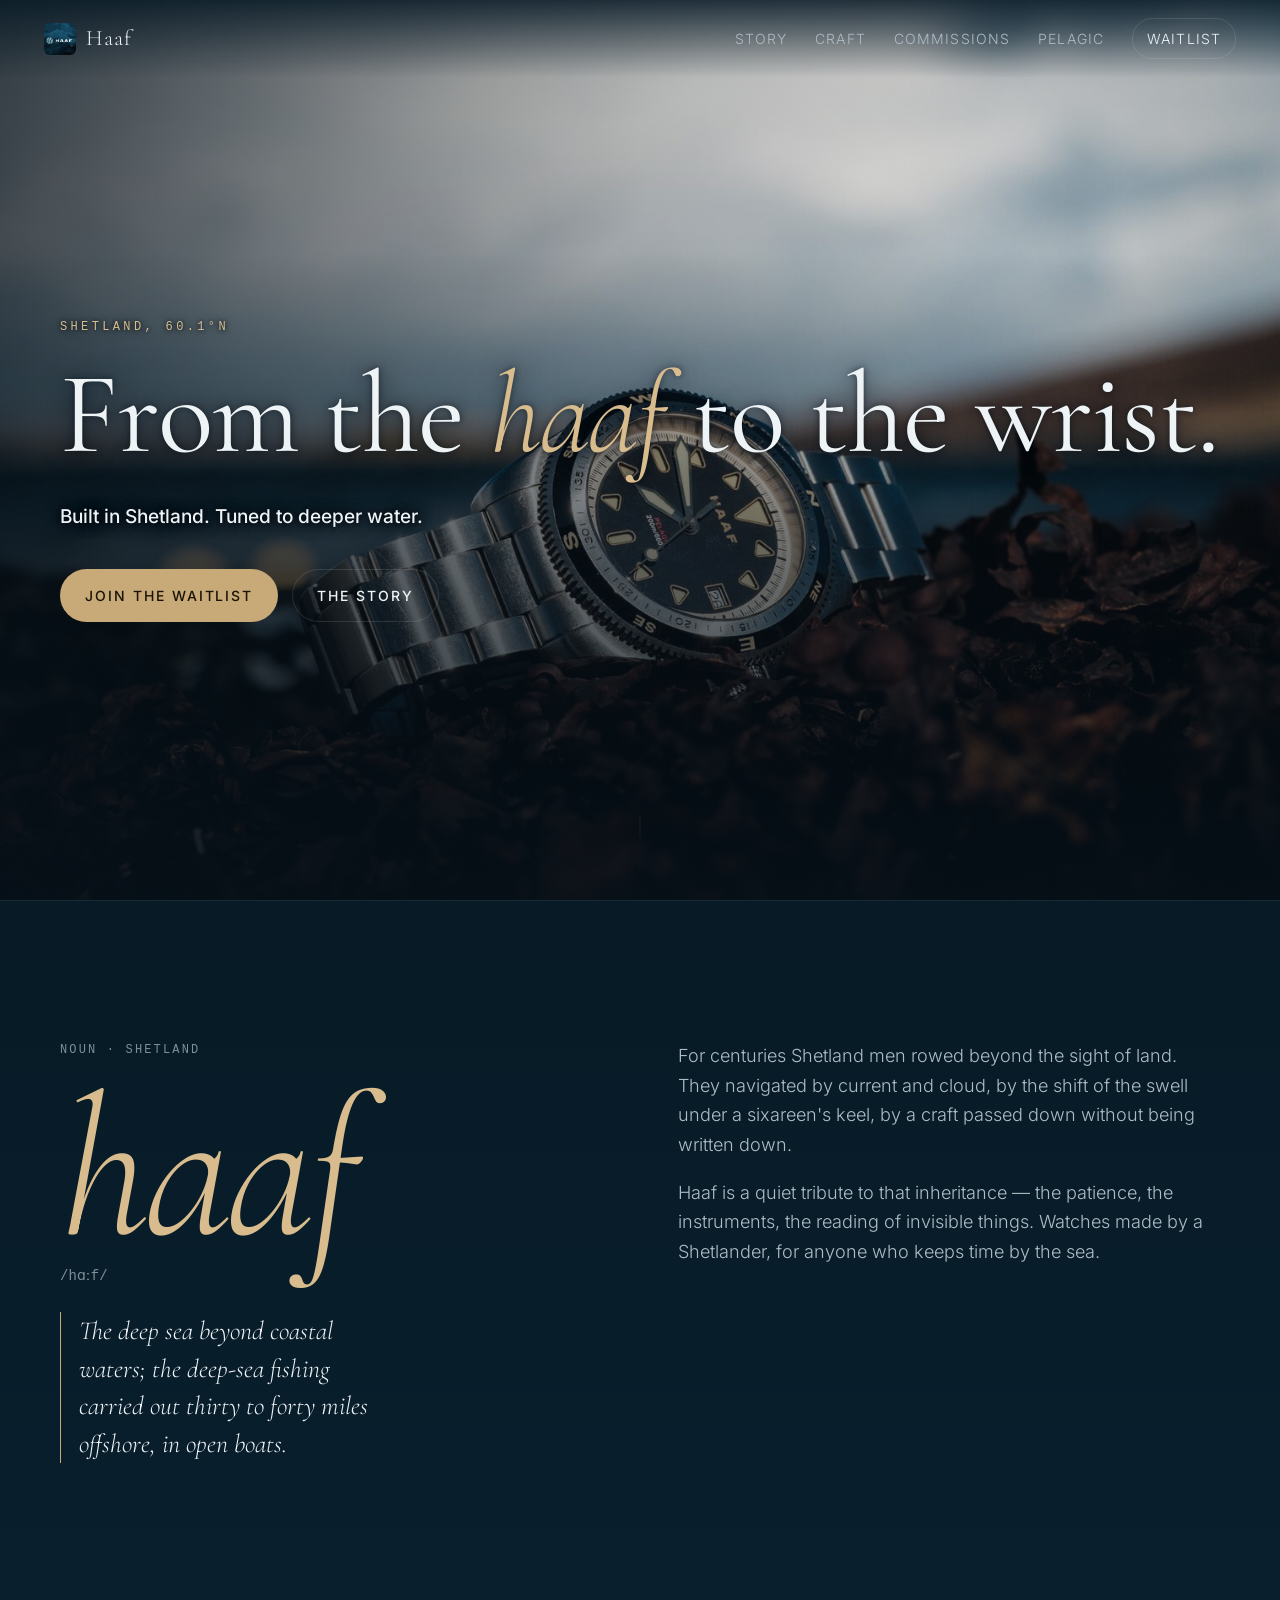
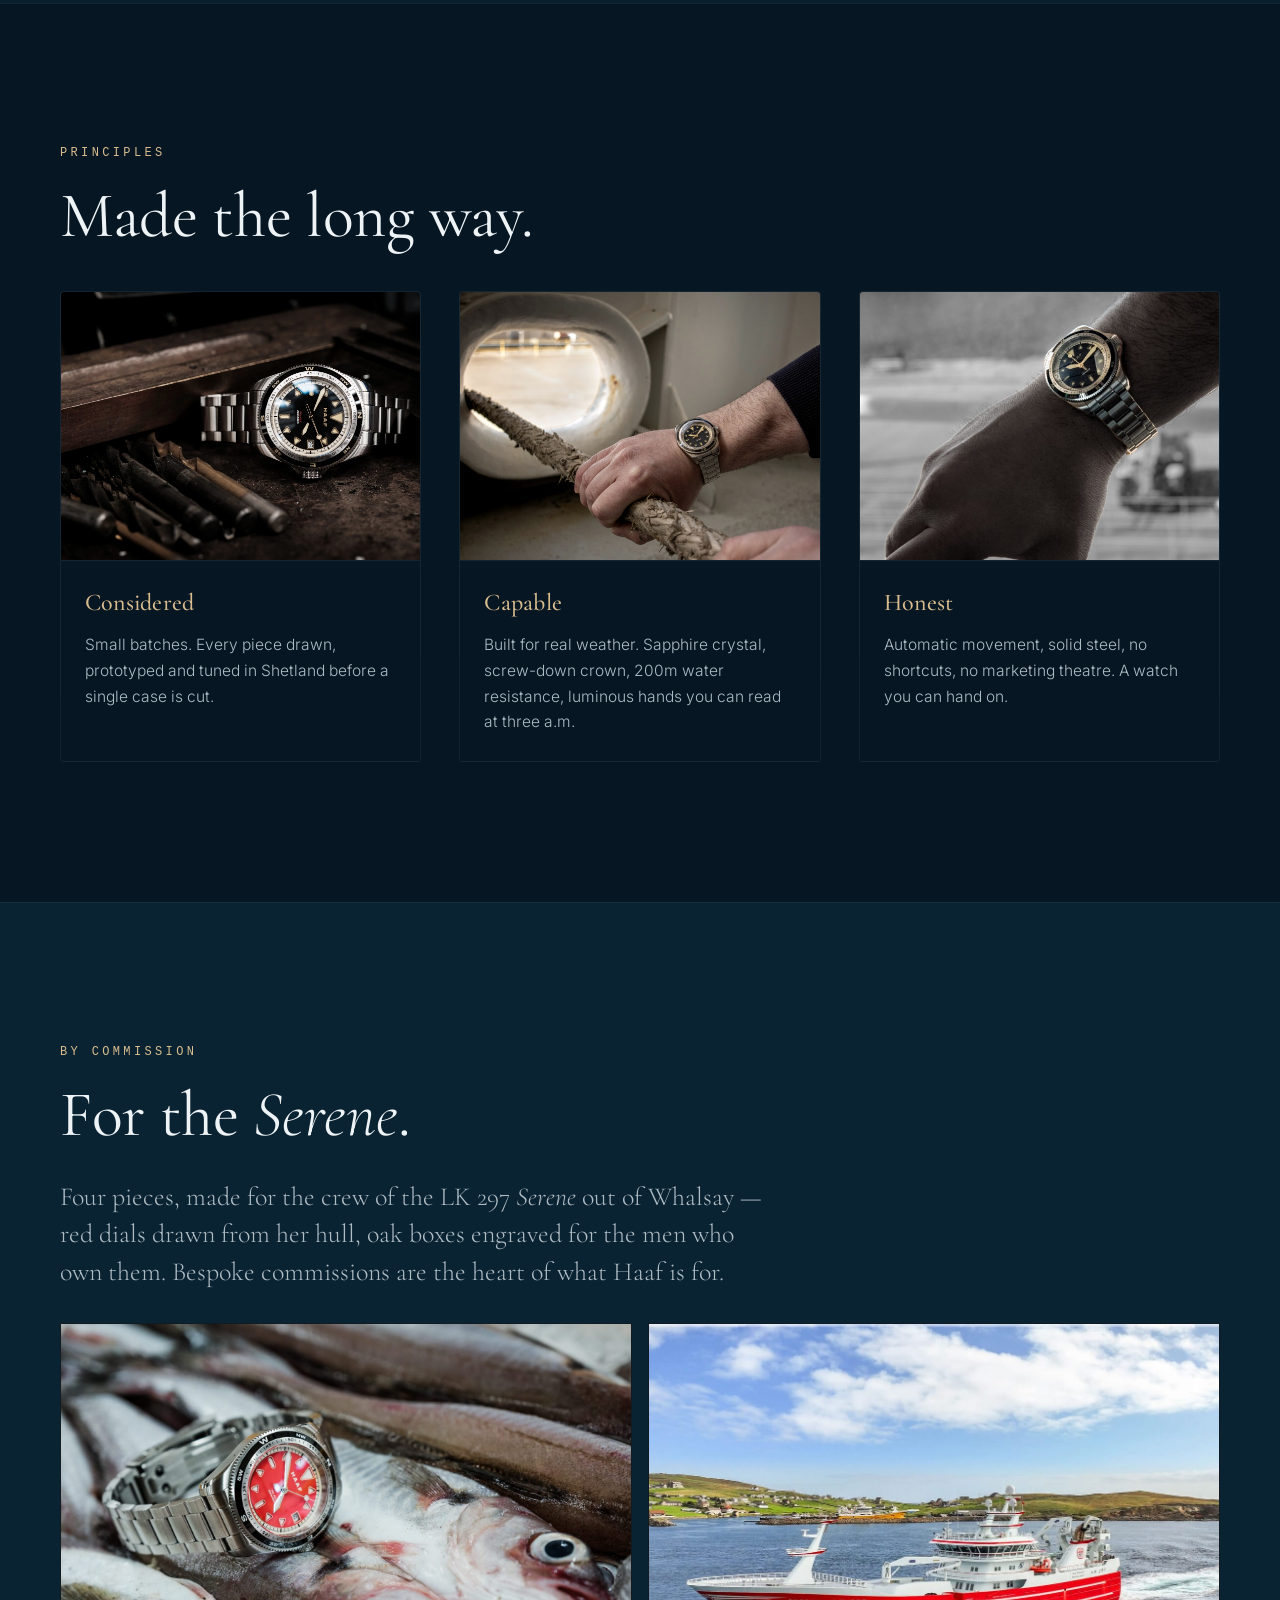
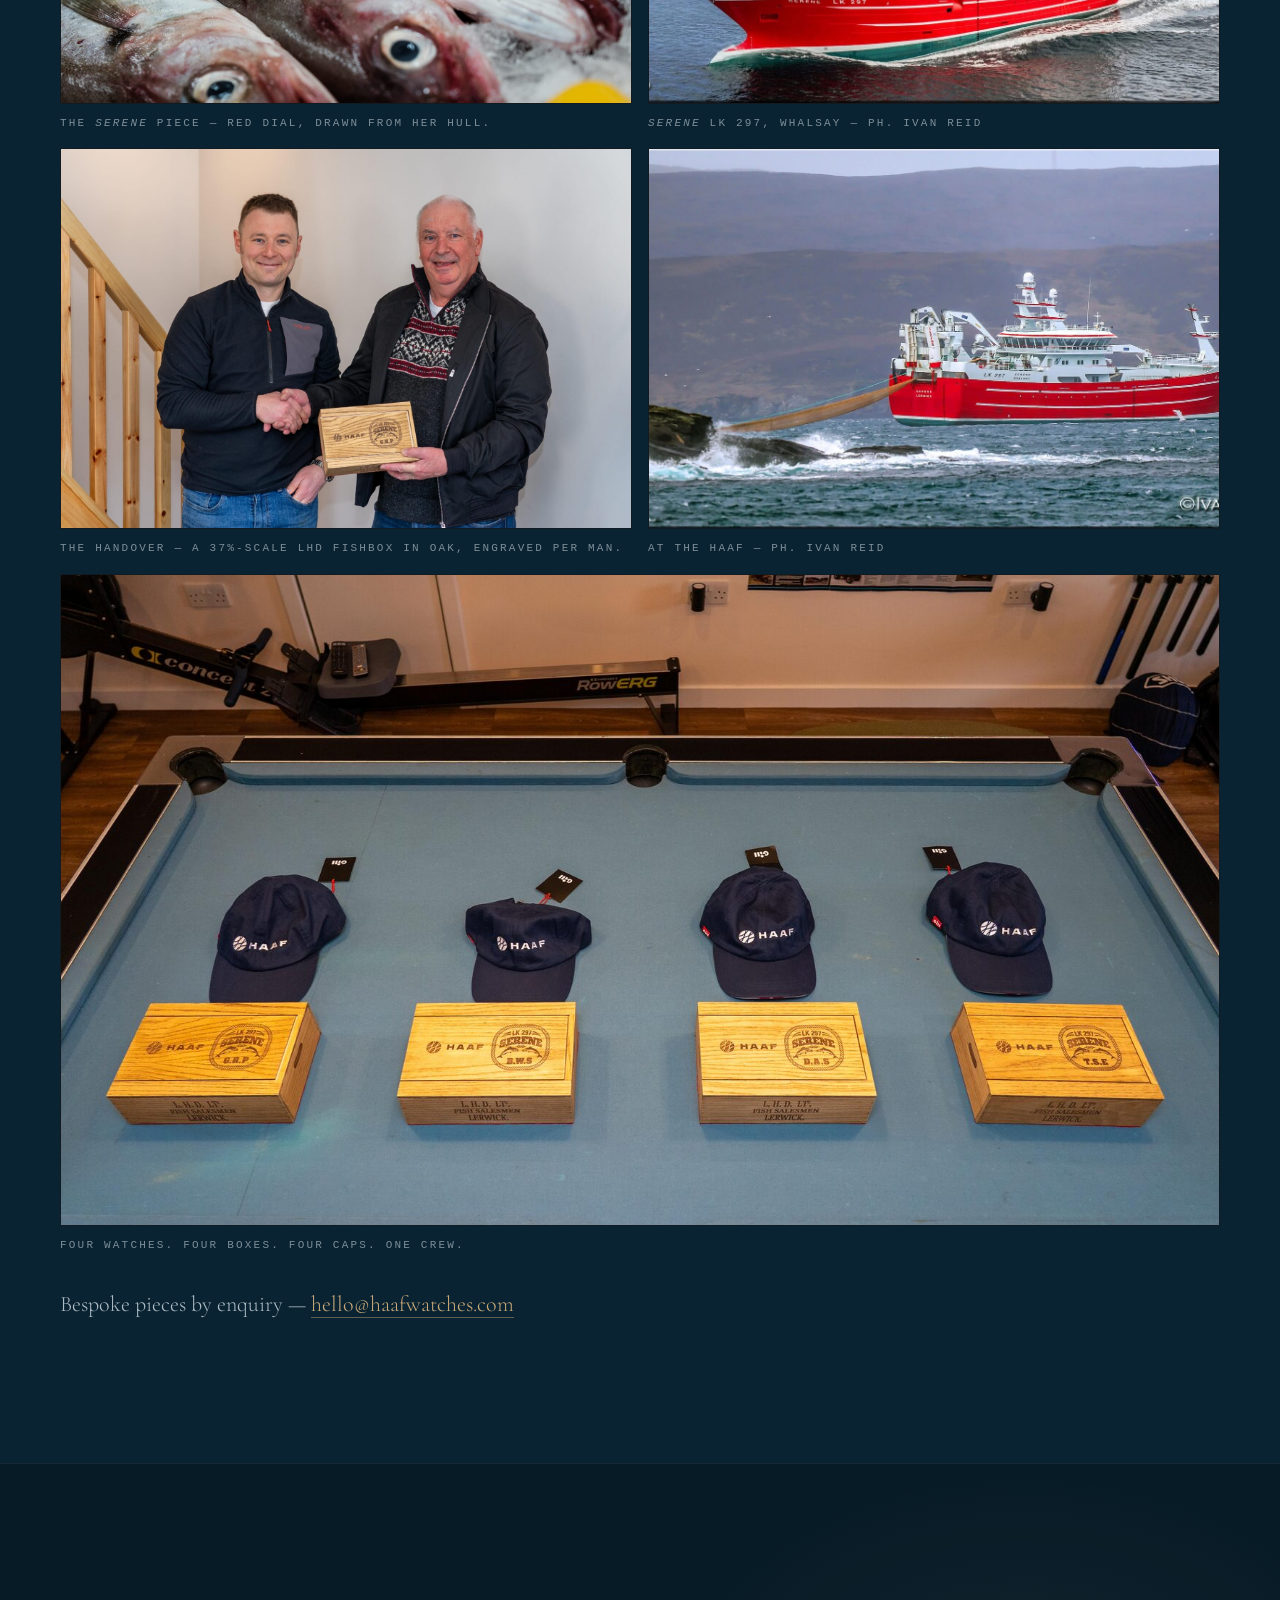
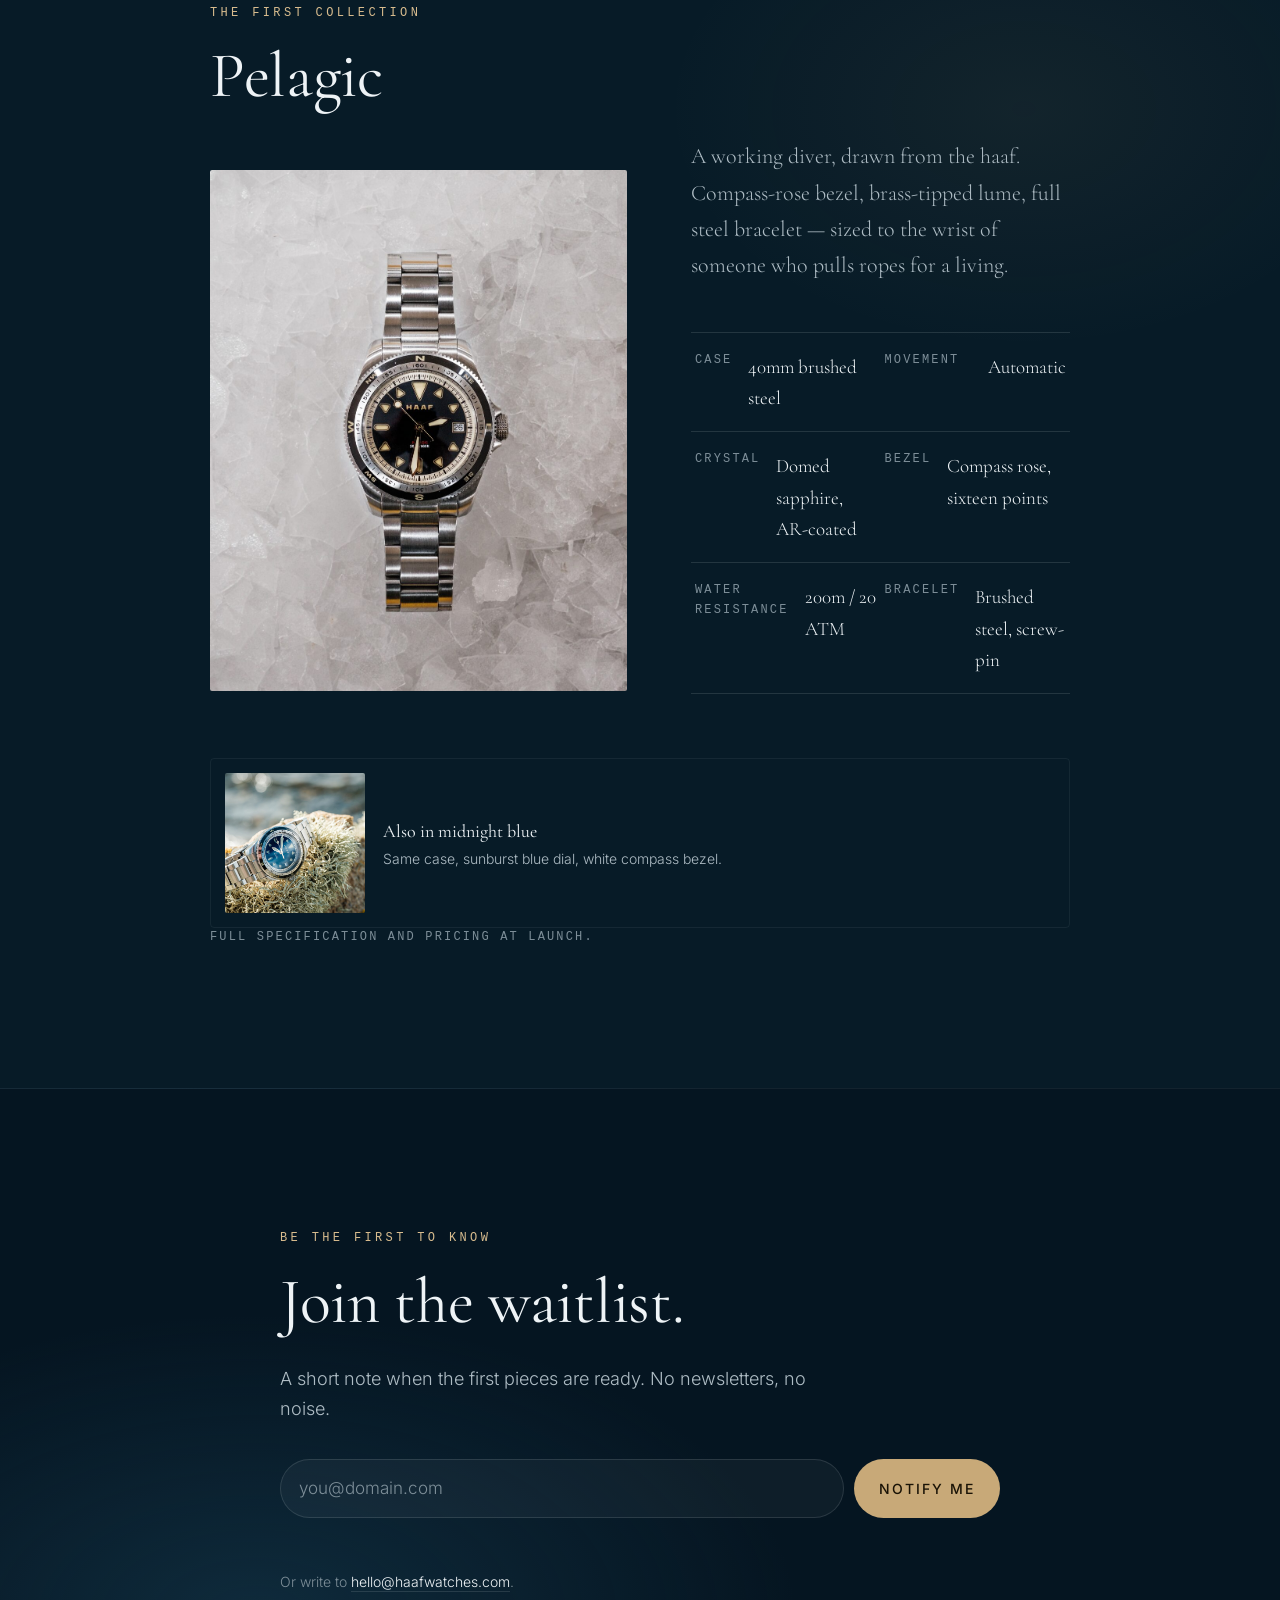
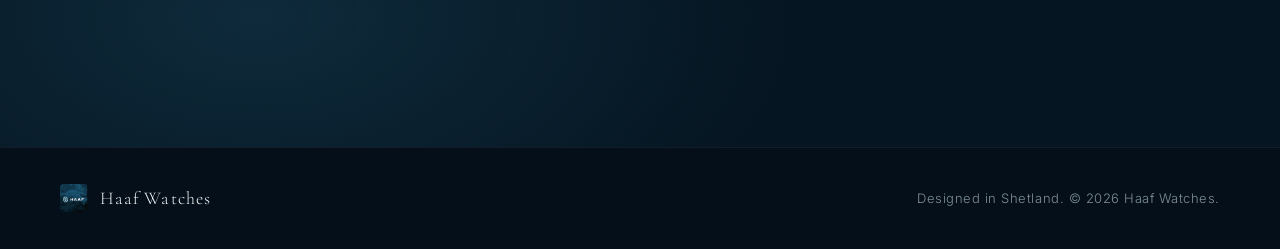
==== commit 5a9db5ca: "Add mobile menu toggle The mobile breakpoint (≤640px) hid all nav links except Waitlist with no fall" ====
--- a/index.html
+++ b/index.html
@@ -25,12 +25,15 @@
 <body>
   <a class="skip" href="#main">Skip to content</a>
 
-  <header class="nav" role="banner">
+  <header class="nav" role="banner" data-open="false">
     <a class="nav__brand" href="#top" aria-label="Haaf Watches — home">
       <img src="assets/logo.png" alt="" width="36" height="36" />
       <span>Haaf</span>
     </a>
-    <nav class="nav__links" aria-label="Primary">
+    <button class="nav__toggle" type="button" aria-controls="primary-nav" aria-expanded="false" aria-label="Menu">
+      <span class="nav__toggle__bars" aria-hidden="true"><span></span></span>
+    </button>
+    <nav id="primary-nav" class="nav__links" aria-label="Primary">
       <a href="#story">Story</a>
       <a href="#craft">Craft</a>
       <a href="#commission">Commissions</a>
@@ -213,6 +216,25 @@
   <script>
     document.getElementById('year').textContent = new Date().getFullYear();
 
+    const navHeader = document.querySelector('.nav');
+    const navToggle = navHeader?.querySelector('.nav__toggle');
+    if (navHeader && navToggle) {
+      const setOpen = (open) => {
+        navHeader.dataset.open = open ? 'true' : 'false';
+        navToggle.setAttribute('aria-expanded', open ? 'true' : 'false');
+        navToggle.setAttribute('aria-label', open ? 'Close menu' : 'Menu');
+      };
+      navToggle.addEventListener('click', () => {
+        setOpen(navHeader.dataset.open !== 'true');
+      });
+      navHeader.querySelectorAll('.nav__links a').forEach((a) => {
+        a.addEventListener('click', () => setOpen(false));
+      });
+      document.addEventListener('keydown', (e) => {
+        if (e.key === 'Escape' && navHeader.dataset.open === 'true') setOpen(false);
+      });
+    }
+
     const form = document.querySelector('.waitlist__form');
     const msg = form?.querySelector('.waitlist__msg');
     if (form && !form.action.includes('your-form-id')) {
--- a/styles.css
+++ b/styles.css
@@ -99,8 +99,73 @@
   transition: border-color .2s ease, background .2s ease;
 }
 .nav__cta:hover { border-color: var(--brass); background: rgba(200,169,120,0.08); }
+
+.nav__toggle {
+  display: none;
+  width: 40px; height: 40px;
+  background: transparent;
+  border: 1px solid var(--line);
+  border-radius: 999px;
+  color: var(--ink);
+  align-items: center; justify-content: center;
+  padding: 0;
+  cursor: pointer;
+  margin-left: 10px;
+}
+.nav__toggle:hover { border-color: var(--brass); }
+.nav__toggle__bars {
+  position: relative;
+  width: 16px; height: 10px;
+}
+.nav__toggle__bars::before,
+.nav__toggle__bars::after,
+.nav__toggle__bars span {
+  content: ""; position: absolute; left: 0; right: 0; height: 1.5px;
+  background: currentColor; border-radius: 2px;
+  transition: transform .2s ease, opacity .15s ease, top .2s ease;
+}
+.nav__toggle__bars::before { top: 0; }
+.nav__toggle__bars span { top: 50%; transform: translateY(-50%); }
+.nav__toggle__bars::after { top: 100%; transform: translateY(-100%); }
+.nav[data-open="true"] .nav__toggle__bars::before {
+  top: 50%; transform: translateY(-50%) rotate(45deg);
+}
+.nav[data-open="true"] .nav__toggle__bars span { opacity: 0; }
+.nav[data-open="true"] .nav__toggle__bars::after {
+  top: 50%; transform: translateY(-50%) rotate(-45deg);
+}
+
 @media (max-width: 640px) {
-  .nav__links a:not(.nav__cta) { display: none; }
+  .nav { flex-wrap: wrap; }
+  .nav__toggle { display: inline-flex; }
+  .nav__links {
+    order: 3;
+    width: 100%;
+    flex-direction: column;
+    align-items: flex-start;
+    gap: 0;
+    margin-top: 14px;
+    padding-top: 14px;
+    border-top: 1px solid var(--line-soft);
+    max-height: 0;
+    overflow: hidden;
+    opacity: 0;
+    transition: max-height .25s ease, opacity .2s ease, margin-top .25s ease, padding-top .25s ease;
+  }
+  .nav[data-open="true"] .nav__links {
+    max-height: 60vh;
+    opacity: 1;
+  }
+  .nav__links a {
+    width: 100%;
+    padding: 14px 4px;
+    border-bottom: 1px solid var(--line-soft);
+  }
+  .nav__links a:last-child { border-bottom: none; }
+  .nav__cta {
+    margin-top: 14px;
+    align-self: flex-start;
+  }
 }
 
 /* ---------- Hero ---------- */
@@ -393,21 +458,33 @@
 .hero__veil {
   position: absolute; inset: 0; z-index: 1;
   background:
-    linear-gradient(180deg, rgba(6,16,24,0) 55%, rgba(6,16,24,0.92) 100%),
+    linear-gradient(180deg, rgba(6,16,24,0) 28%, rgba(6,16,24,0.55) 60%, rgba(6,16,24,0.92) 100%),
     linear-gradient(110deg, rgba(6,16,24,0.7) 0%, rgba(6,16,24,0.15) 45%, rgba(6,16,24,0) 65%);
   pointer-events: none;
 }
 .hero--photo .hero__inner,
 .hero--diptych .hero__inner { z-index: 2; }
 .hero--photo .hero__title,
-.hero--diptych .hero__title { text-shadow: 0 2px 24px rgba(4,12,20,0.55); }
+.hero--diptych .hero__title {
+  text-shadow:
+    0 0 6px rgba(4,12,20,0.6),
+    0 2px 24px rgba(4,12,20,0.7);
+}
 .hero--photo .hero__sub,
 .hero--diptych .hero__sub {
   color: var(--ink);
-  text-shadow: 0 1px 12px rgba(4,12,20,0.85), 0 0 2px rgba(4,12,20,0.6);
+  font-weight: 500;
+  text-shadow:
+    0 0 4px rgba(4,12,20,0.95),
+    0 0 10px rgba(4,12,20,0.85),
+    0 1px 16px rgba(4,12,20,0.7);
 }
 .hero--photo .eyebrow,
-.hero--diptych .eyebrow { text-shadow: 0 1px 8px rgba(4,12,20,0.6); }
+.hero--diptych .eyebrow {
+  text-shadow:
+    0 0 4px rgba(4,12,20,0.9),
+    0 1px 8px rgba(4,12,20,0.6);
+}
 
 .hero--diptych .hero__halves {
   position: absolute; inset: 0; z-index: 0;
